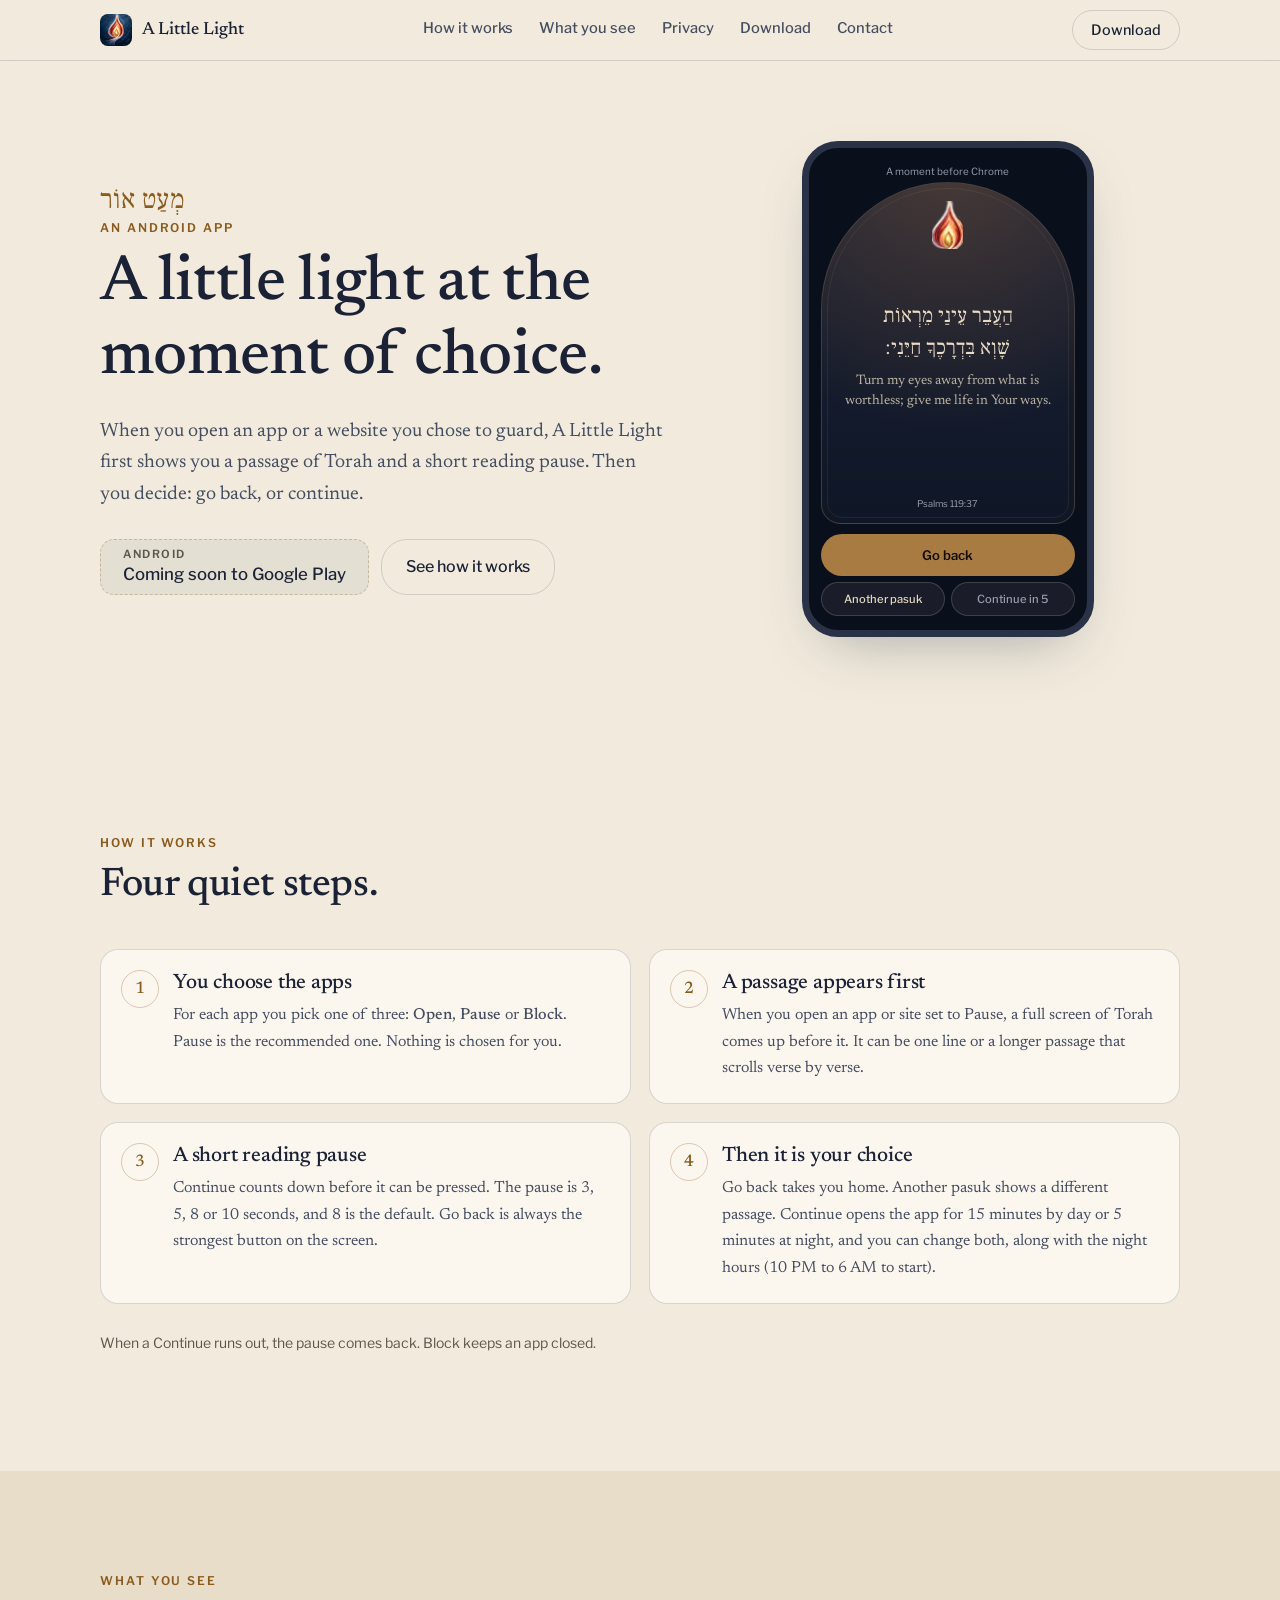
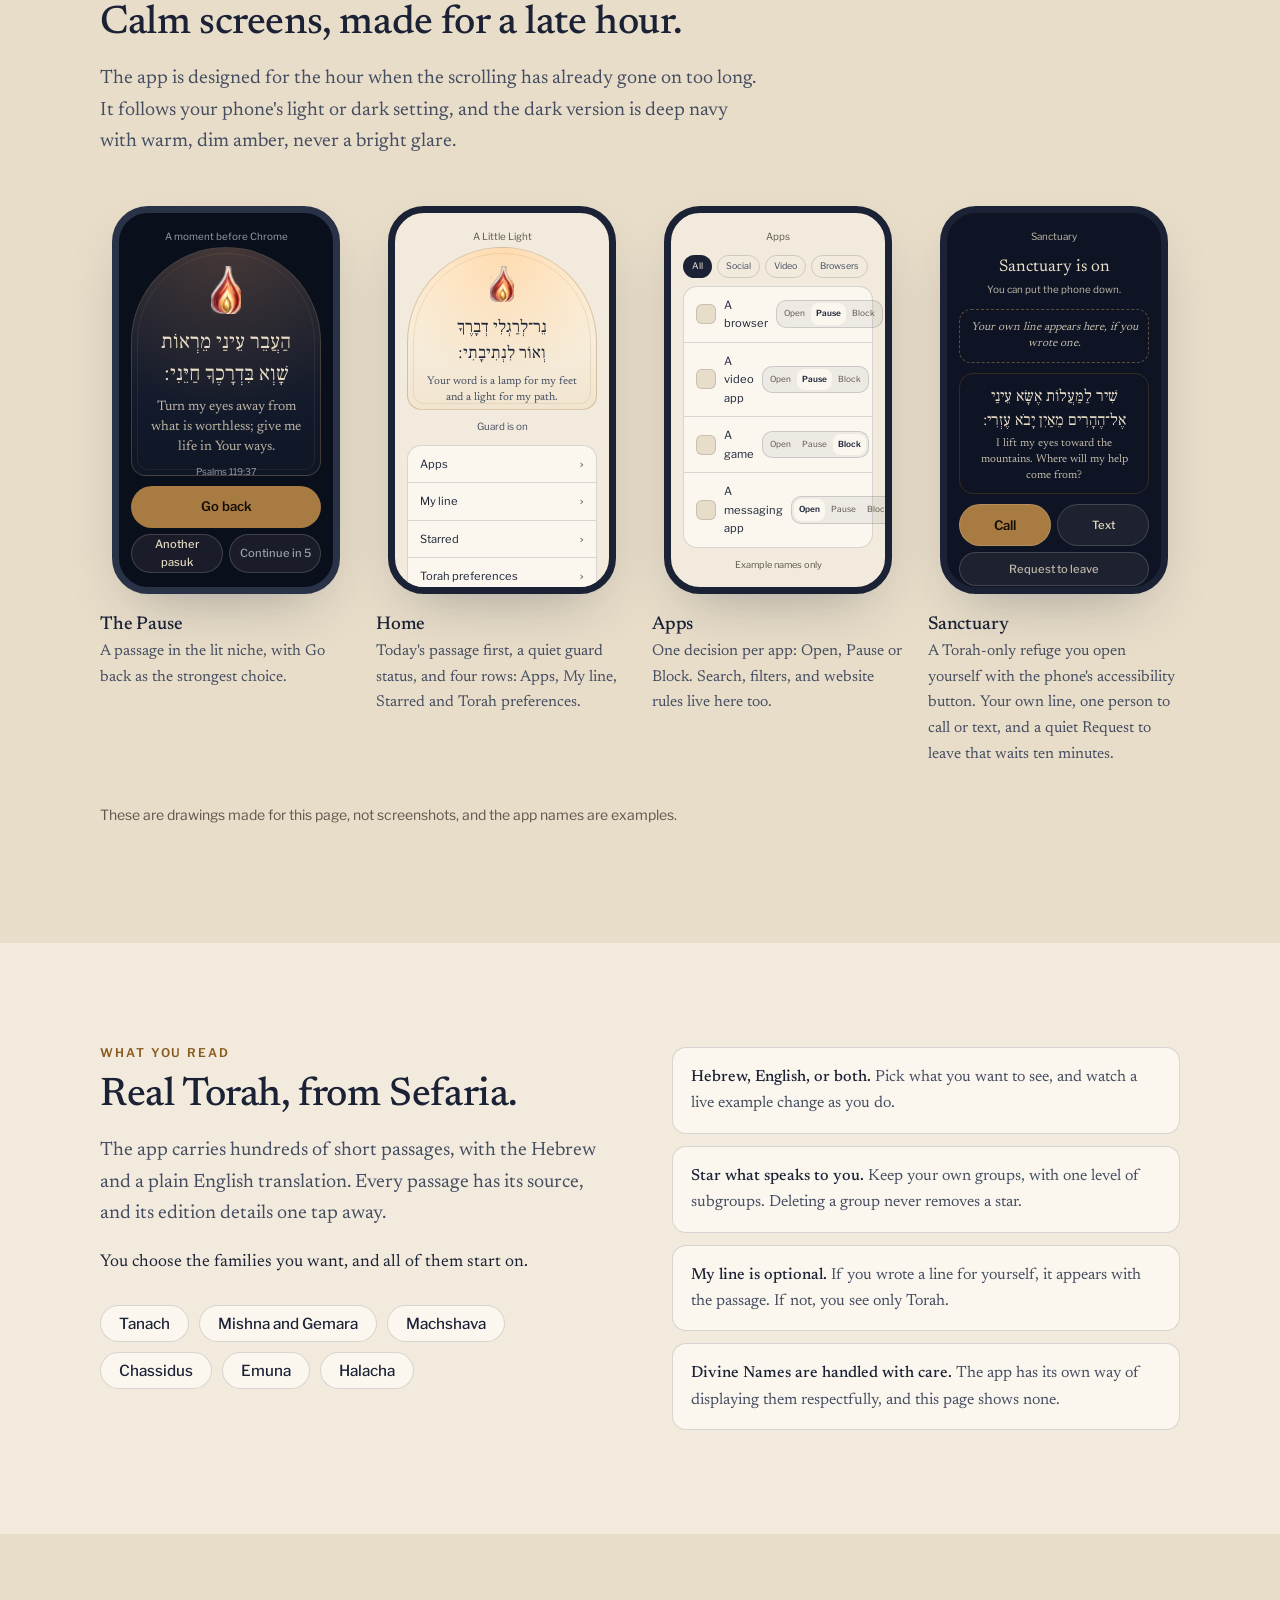
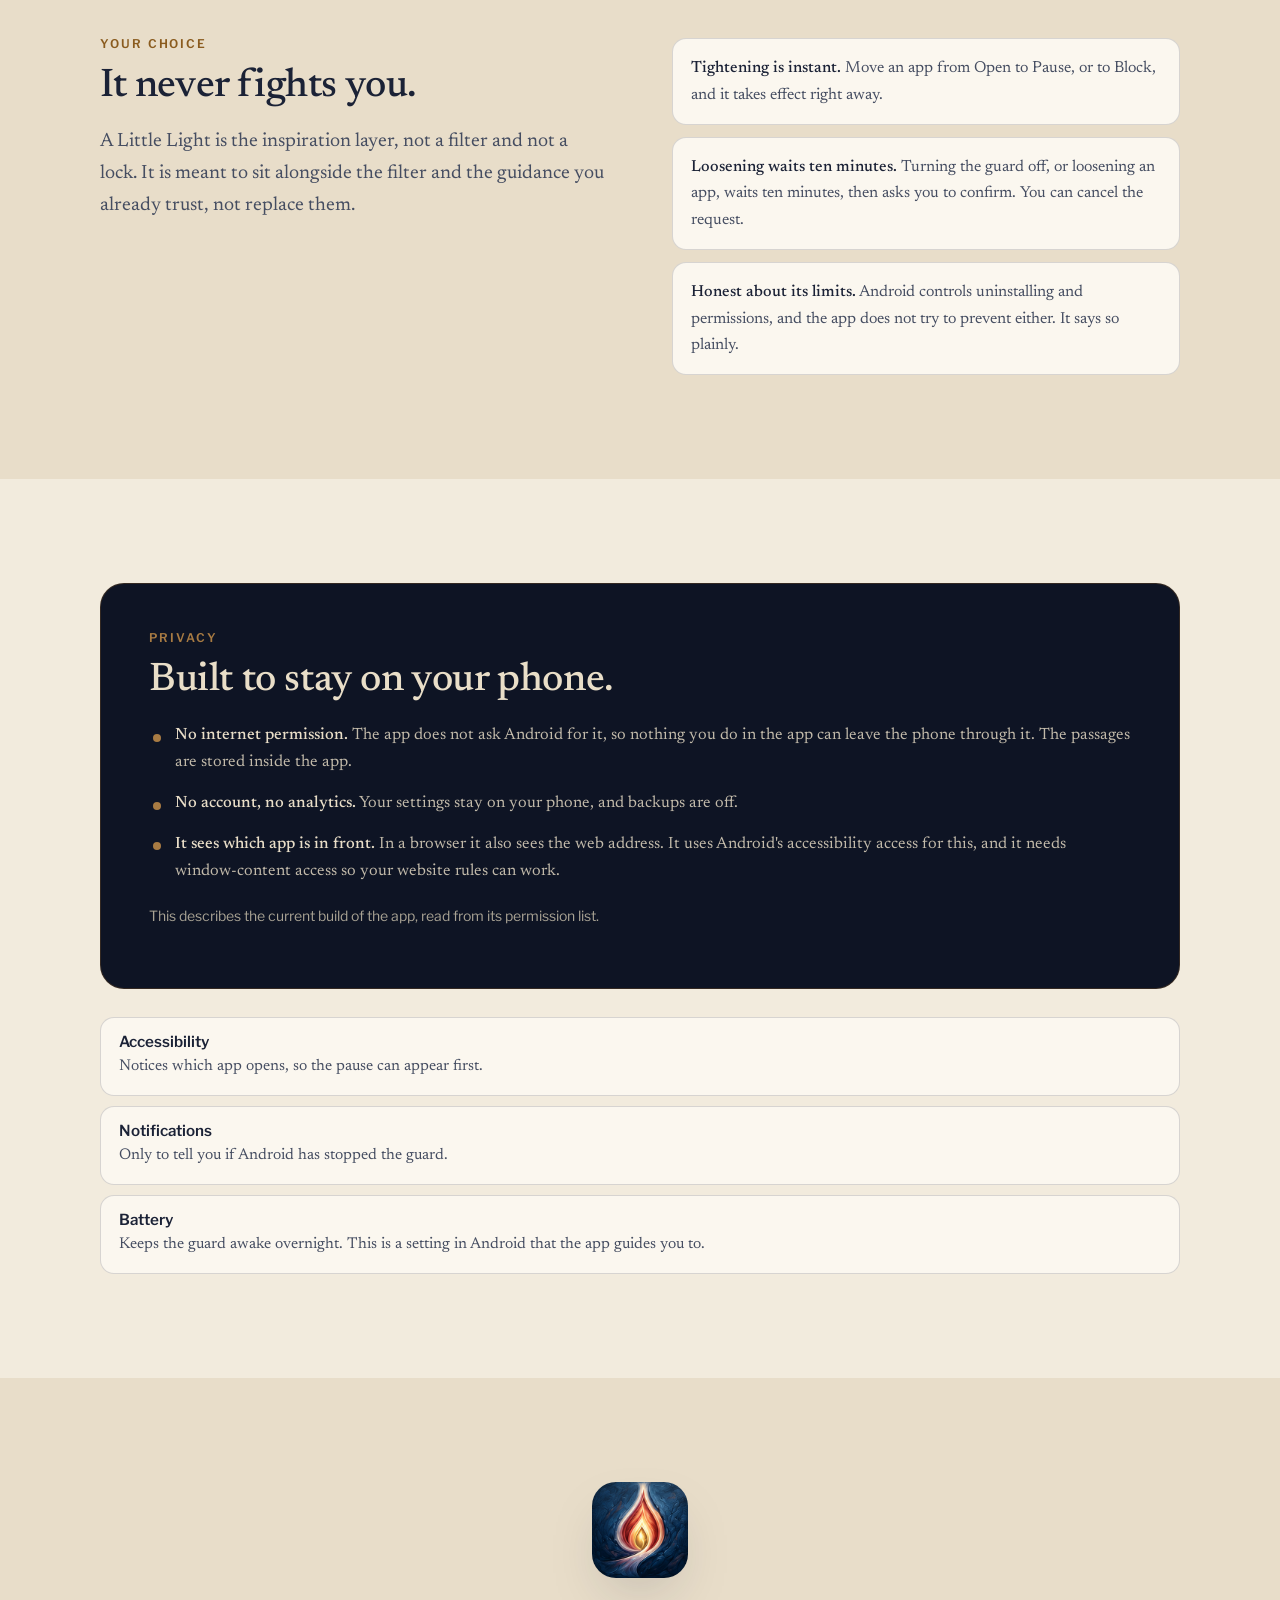
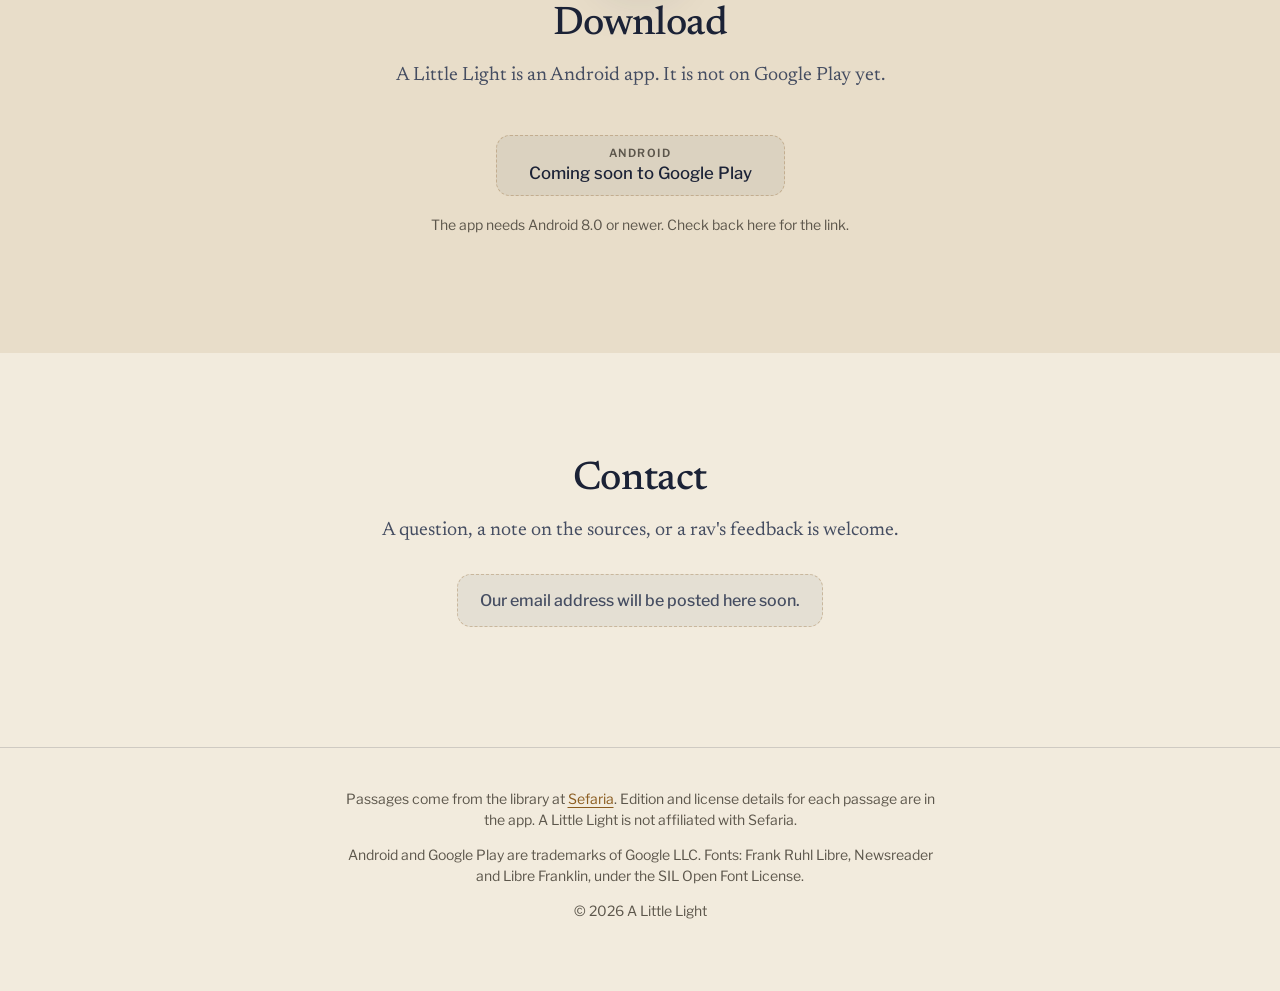
==== index.html @ 4142b1cb "A Little Light: one-page site" ====
<!doctype html>
<html lang="en">
<head>
<meta charset="utf-8">
<meta name="viewport" content="width=device-width,initial-scale=1">
<title>A Little Light: a line of Torah before the apps you choose</title>
<meta name="description" content="A Little Light is an Android app that shows a passage of Torah and a short reading pause just before an app or site you chose to guard opens. Then the choice is yours. No account, no internet permission.">
<meta name="theme-color" content="#F2EBDD" media="(prefers-color-scheme: light)">
<meta name="theme-color" content="#0A0F1C" media="(prefers-color-scheme: dark)">
<meta property="og:type" content="website">
<meta property="og:title" content="A Little Light">
<meta property="og:description" content="A line of Torah, and a short pause, right before an app you chose to guard opens. An Android app. Coming soon to Google Play.">
<meta property="og:image" content="img/og.png">
<meta name="twitter:card" content="summary_large_image">
<link rel="icon" type="image/png" sizes="32x32" href="img/favicon-32.png">
<link rel="apple-touch-icon" href="img/apple-touch-icon.png">
<link rel="preload" href="fonts/newsreader.woff2" as="font" type="font/woff2" crossorigin>
<link rel="stylesheet" href="styles.css">
</head>
<body>
<a class="skip" href="#main">Skip to the content</a>

<header class="top">
  <div class="wrap bar">
    <a class="brand" href="#top"><img src="img/app-icon.png" alt="" width="32" height="32">A Little Light</a>
    <nav aria-label="Page sections">
      <ul>
        <li><a href="#how">How it works</a></li>
        <li><a href="#see">What you see</a></li>
        <li><a href="#privacy">Privacy</a></li>
        <li><a href="#download">Download</a></li>
        <li><a href="#contact">Contact</a></li>
      </ul>
    </nav>
    <a class="pill small-pill" href="#download">Download</a>
  </div>
</header>

<main id="main">

<section class="hero" id="top" aria-labelledby="hero-title">
  <div class="wrap">
    <div>
      <p class="he-name" lang="he" dir="rtl">מְעַט אוֹר</p>
      <p class="eyebrow">An Android app</p>
      <h1 id="hero-title">A little light at the moment of choice.</h1>
      <p class="lede">When you open an app or a website you chose to guard, A Little Light first shows you a passage of Torah and a short reading pause. Then you decide: go back, or continue.</p>
      <div class="cta">
        <div class="soon" role="note" aria-label="Coming soon to Google Play"><b>Android</b><span>Coming soon to Google Play</span></div>
        <a class="pill" href="#how">See how it works</a>
      </div>
    </div>
    <figure style="margin:0" aria-label="Drawing of the pause screen">
      <div class="phone night" role="img" aria-label="Drawing of the pause screen: the line 'A moment before Chrome', a lit arch with a flame and Psalms 119:37 in Hebrew and English, then the buttons Go back, Another pasuk, and Continue in 5.">
        <div class="ph-top" aria-hidden="true">A moment before Chrome</div>
        <div class="niche" aria-hidden="true">
          <img src="img/flame.png" alt="" width="128" height="199">
          <div class="mid"><div class="he" lang="he" dir="rtl">הַעֲבֵר עֵינַי מֵרְאוֹת שָׁוְא בִּדְרָכֶךָ חַיֵּנִי׃</div>
          <p class="en">Turn my eyes away from what is worthless; give me life in Your ways.</p></div>
          <div class="src">Psalms 119:37</div>
        </div>
        <div class="stack" aria-hidden="true">
          <div class="btn main">Go back</div>
          <div class="row2"><div class="btn">Another pasuk</div><div class="btn dim">Continue in 5</div></div>
        </div>
      </div>
    </figure>
  </div>
</section>

<section id="how" aria-labelledby="how-title">
  <div class="wrap">
    <p class="eyebrow">How it works</p>
    <h2 id="how-title">Four quiet steps.</h2>
    <ol class="steps">
      <li>
        <h3>You choose the apps</h3>
        <p>For each app you pick one of three: <strong>Open</strong>, <strong>Pause</strong> or <strong>Block</strong>. Pause is the recommended one. Nothing is chosen for you.</p>
      </li>
      <li>
        <h3>A passage appears first</h3>
        <p>When you open an app or site set to Pause, a full screen of Torah comes up before it. It can be one line or a longer passage that scrolls verse by verse.</p>
      </li>
      <li>
        <h3>A short reading pause</h3>
        <p>Continue counts down before it can be pressed. The pause is 3, 5, 8 or 10 seconds, and 8 is the default. Go back is always the strongest button on the screen.</p>
      </li>
      <li>
        <h3>Then it is your choice</h3>
        <p>Go back takes you home. Another pasuk shows a different passage. Continue opens the app for 15 minutes by day or 5 minutes at night, and you can change both, along with the night hours (10 PM to 6 AM to start).</p>
      </li>
    </ol>
    <p class="small" style="margin-top:28px">When a Continue runs out, the pause comes back. Block keeps an app closed.</p>
  </div>
</section>

<section class="alt" id="see" aria-labelledby="see-title">
  <div class="wrap">
    <p class="eyebrow">What you see</p>
    <h2 id="see-title">Calm screens, made for a late hour.</h2>
    <p class="lede" style="max-width:60ch;margin-top:16px">The app is designed for the hour when the scrolling has already gone on too long. It follows your phone's light or dark setting, and the dark version is deep navy with warm, dim amber, never a bright glare.</p>

    <div class="gallery" tabindex="0" role="group" aria-label="Four screens of the app. Scroll sideways to see them all.">

      <figure>
        <div class="phone night" role="img" aria-label="Drawing of the Pause screen at night.">
          <div class="ph-top" aria-hidden="true">A moment before Chrome</div>
          <div class="niche" aria-hidden="true">
            <img src="img/flame.png" alt="" width="128" height="199" loading="lazy">
            <div class="mid"><div class="he" lang="he" dir="rtl">הַעֲבֵר עֵינַי מֵרְאוֹת שָׁוְא בִּדְרָכֶךָ חַיֵּנִי׃</div>
            <p class="en">Turn my eyes away from what is worthless; give me life in Your ways.</p></div>
            <div class="src">Psalms 119:37</div>
          </div>
          <div class="stack" aria-hidden="true"><div class="btn main">Go back</div><div class="row2"><div class="btn">Another pasuk</div><div class="btn dim">Continue in 5</div></div></div>
        </div>
        <figcaption><h3>The Pause</h3><p>A passage in the lit niche, with Go back as the strongest choice.</p></figcaption>
      </figure>

      <figure>
        <div class="phone" role="img" aria-label="Drawing of the Home screen in light mode: today's passage, a quiet guard line, and four rows.">
          <div class="ph-top" aria-hidden="true">A Little Light</div>
          <div class="niche" style="flex:none;height:47%" aria-hidden="true">
            <img src="img/flame.png" alt="" width="128" height="199" loading="lazy" style="height:36px">
            <div class="he" lang="he" dir="rtl" style="font-size:1.05rem">נֵר־לְרַגְלִי דְבָרֶךָ וְאוֹר לִנְתִיבָתִי׃</div>
            <p class="en" style="font-size:.7rem">Your word is a lamp for my feet and a light for my path.</p>
            <div class="src">Psalms 119:105</div>
          </div>
          <div class="guard" aria-hidden="true">Guard is on</div>
          <div class="rows" aria-hidden="true"><div><span>Apps</span><span>›</span></div><div><span>My line</span><span>›</span></div><div><span>Starred</span><span>›</span></div><div><span>Torah preferences</span><span>›</span></div></div>
        </div>
        <figcaption><h3>Home</h3><p>Today's passage first, a quiet guard status, and four rows: Apps, My line, Starred and Torah preferences.</p></figcaption>
      </figure>

      <figure>
        <div class="phone" role="img" aria-label="Drawing of the Apps screen: a searchable list where each app is set to Open, Pause or Block.">
          <div class="ph-top" aria-hidden="true">Apps</div>
          <div aria-hidden="true">
            <div class="chips"><i class="on">All</i><i>Social</i><i>Video</i><i>Browsers</i></div>
            <div class="rows">
              <div class="approw"><span class="dot"></span><span class="nm">A browser</span><span class="seg"><i>Open</i><i class="on">Pause</i><i>Block</i></span></div>
              <div class="approw"><span class="dot"></span><span class="nm">A video app</span><span class="seg"><i>Open</i><i class="on">Pause</i><i>Block</i></span></div>
              <div class="approw"><span class="dot"></span><span class="nm">A game</span><span class="seg"><i>Open</i><i>Pause</i><i class="on">Block</i></span></div>
              <div class="approw"><span class="dot"></span><span class="nm">A messaging app</span><span class="seg"><i class="on">Open</i><i>Pause</i><i>Block</i></span></div>
            </div>
            <p class="small" style="font-size:.58rem;text-align:center;margin-top:10px">Example names only</p>
          </div>
        </div>
        <figcaption><h3>Apps</h3><p>One decision per app: Open, Pause or Block. Search, filters, and website rules live here too.</p></figcaption>
      </figure>

      <figure>
        <div class="phone sanct" role="img" aria-label="Drawing of Sanctuary: a quiet night screen with your own line, one passage, a way to call or text one person, and a quiet Request to leave.">
          <div class="ph-top" aria-hidden="true" style="color:#C2BAAA">Sanctuary</div>
          <div aria-hidden="true">
            <div class="title">Sanctuary is on</div>
            <div class="quiet">You can put the phone down.</div>
            <div class="yourline">Your own line appears here, if you wrote one.</div>
            <div class="pass"><div class="he" lang="he" dir="rtl">שִׁיר לַמַּעֲלוֹת אֶשָּׂא עֵינַי אֶל־הֶהָרִים מֵאַיִן יָבֹא עֶזְרִי׃</div><div class="en">I lift my eyes toward the mountains. Where will my help come from?</div></div>
            <div class="stack"><div class="row2"><div class="btn main">Call</div><div class="btn">Text</div></div><div class="btn dim" style="color:#C2BAAA">Request to leave</div></div>
          </div>
        </div>
        <figcaption><h3>Sanctuary</h3><p>A Torah-only refuge you open yourself with the phone's accessibility button. Your own line, one person to call or text, and a quiet Request to leave that waits ten minutes.</p></figcaption>
      </figure>

    </div>
    <p class="small note">These are drawings made for this page, not screenshots, and the app names are examples.</p>
  </div>
</section>

<section id="torah" aria-labelledby="torah-title">
  <div class="wrap two">
    <div>
      <p class="eyebrow">What you read</p>
      <h2 id="torah-title">Real Torah, from Sefaria.</h2>
      <p class="lede" style="margin-top:16px">The app carries hundreds of short passages, with the Hebrew and a plain English translation. Every passage has its source, and its edition details one tap away.</p>
      <p>You choose the families you want, and all of them start on.</p>
      <ul class="fam" aria-label="Torah families">
        <li>Tanach</li><li>Mishna and Gemara</li><li>Machshava</li><li>Chassidus</li><li>Emuna</li><li>Halacha</li>
      </ul>
    </div>
    <ul class="facts">
      <li><strong>Hebrew, English, or both.</strong> Pick what you want to see, and watch a live example change as you do.</li>
      <li><strong>Star what speaks to you.</strong> Keep your own groups, with one level of subgroups. Deleting a group never removes a star.</li>
      <li><strong>My line is optional.</strong> If you wrote a line for yourself, it appears with the passage. If not, you see only Torah.</li>
      <li><strong>Divine Names are handled with care.</strong> The app has its own way of displaying them respectfully, and this page shows none.</li>
    </ul>
  </div>
</section>

<section class="alt" id="control" aria-labelledby="control-title">
  <div class="wrap two">
    <div>
      <p class="eyebrow">Your choice</p>
      <h2 id="control-title">It never fights you.</h2>
      <p class="lede" style="margin-top:16px">A Little Light is the inspiration layer, not a filter and not a lock. It is meant to sit alongside the filter and the guidance you already trust, not replace them.</p>
    </div>
    <ul class="facts">
      <li><strong>Tightening is instant.</strong> Move an app from Open to Pause, or to Block, and it takes effect right away.</li>
      <li><strong>Loosening waits ten minutes.</strong> Turning the guard off, or loosening an app, waits ten minutes, then asks you to confirm. You can cancel the request.</li>
      <li><strong>Honest about its limits.</strong> Android controls uninstalling and permissions, and the app does not try to prevent either. It says so plainly.</li>
    </ul>
  </div>
</section>

<section id="privacy" aria-labelledby="privacy-title">
  <div class="wrap">
    <div class="plate">
      <p class="eyebrow" style="color:var(--amber)">Privacy</p>
      <h2 id="privacy-title">Built to stay on your phone.</h2>
      <ul>
        <li><strong>No internet permission.</strong> The app does not ask Android for it, so nothing you do in the app can leave the phone through it. The passages are stored inside the app.</li>
        <li><strong>No account, no analytics.</strong> Your settings stay on your phone, and backups are off.</li>
        <li><strong>It sees which app is in front.</strong> In a browser it also sees the web address. It uses Android's accessibility access for this, and it needs window-content access so your website rules can work.</li>
      </ul>
      <p class="small" style="margin-top:20px">This describes the current build of the app, read from its permission list.</p>
    </div>
    <div class="perm" aria-label="Permissions the app asks for">
      <div><b>Accessibility</b><span>Notices which app opens, so the pause can appear first.</span></div>
      <div><b>Notifications</b><span>Only to tell you if Android has stopped the guard.</span></div>
      <div><b>Battery</b><span>Keeps the guard awake overnight. This is a setting in Android that the app guides you to.</span></div>
    </div>
  </div>
</section>

<section class="alt dl" id="download" aria-labelledby="dl-title">
  <div class="narrow">
    <img class="appicon" src="img/app-icon.png" alt="The A Little Light app icon: a flame on deep blue" width="96" height="96" loading="lazy">
    <h2 id="dl-title">Download</h2>
    <p class="lede">A Little Light is an Android app. It is not on Google Play yet.</p>
    <div class="soon" role="note" aria-label="Coming soon to Google Play"><b>Android</b><span>Coming soon to Google Play</span></div>
    <p class="small" style="margin-top:18px">The app needs Android 8.0 or newer. Check back here for the link.</p>
  </div>
</section>

<section class="contact" id="contact" aria-labelledby="contact-title">
  <div class="narrow">
    <h2 id="contact-title">Contact</h2>
    <p class="lede" style="margin-top:12px">A question, a note on the sources, or a rav's feedback is welcome.</p>
    <p class="mail" id="contact-line">Our email address will be posted here soon.</p>
  </div>
</section>

</main>

<footer>
  <div class="wrap">
    <p class="small">Passages come from the library at <a href="https://www.sefaria.org">Sefaria</a>. Edition and license details for each passage are in the app. A Little Light is not affiliated with Sefaria.</p>
    <p class="small">Android and Google Play are trademarks of Google LLC. Fonts: Frank Ruhl Libre, Newsreader and Libre Franklin, under the SIL Open Font License.</p>
    <p class="small">© 2026 A Little Light</p>
  </div>
</footer>
</body>
</html>
---- styles.css ----
/* A Little Light: one-page site. Tokens follow the app's design v2 (warm paper and ink in light, warm ink on deep navy in dark). */
@font-face{font-family:"Frank Ruhl Libre";src:url(fonts/frankruhl.woff2) format("woff2");font-weight:400 500;font-display:swap}
@font-face{font-family:"Newsreader";src:url(fonts/newsreader.woff2) format("woff2");font-weight:400 500;font-display:swap}
@font-face{font-family:"Libre Franklin";src:url(fonts/librefranklin.woff2) format("woff2");font-weight:100 900;font-display:swap}

:root{
  color-scheme:light dark;
  --bg:#F2EBDD;--paper2:#E8DDC9;--surface:#FBF7EF;--ink:#1B2236;--ink2:#454D61;--muted:#5C564B;
  --primary:#1B2236;--on-primary:#F7EEDD;--line:rgba(27,34,54,.16);--sel:rgba(27,34,54,.06);
  --gold:#8A5B1E;--niche-top:#FFF7E8;--niche-bot:#F1E5D0;--rim:rgba(138,91,30,.3);--rim2:rgba(138,91,30,.12);--glow:rgba(255,178,92,.42);
  --plate:#0E1424;--plate-ink:#E9DEC8;--plate-mute:#C2BAAA;--amber:#A87B43;
  --phone:#1B2236;--shadow:0 24px 60px -24px rgba(27,34,54,.35);
  --serif:"Newsreader",Georgia,"Times New Roman",serif;--sans:"Libre Franklin",system-ui,-apple-system,"Segoe UI",Roboto,sans-serif;--he:"Frank Ruhl Libre","Times New Roman",serif;
}
@media (prefers-color-scheme:dark){:root{
  --bg:#0A0F1C;--paper2:#0F1626;--surface:#121A2C;--ink:#E8DCC4;--ink2:#BDB4A3;--muted:#9A9FAE;
  --primary:#A87B43;--on-primary:#140D04;--line:rgba(236,225,204,.16);--sel:rgba(236,225,204,.06);
  --gold:#D2A464;--niche-top:#1A2235;--niche-bot:#0F1626;--rim:rgba(210,164,100,.26);--rim2:rgba(210,164,100,.1);--glow:rgba(232,140,60,.2);
  --phone:#2A3248;--shadow:0 24px 60px -24px rgba(0,0,0,.7);
}}

*{box-sizing:border-box}
html{scroll-behavior:smooth;-webkit-text-size-adjust:100%}
@media (prefers-reduced-motion:reduce){html{scroll-behavior:auto}*{animation:none!important;transition:none!important}}
body{margin:0;background:var(--bg);color:var(--ink);font:400 1.0625rem/1.65 var(--serif);text-rendering:optimizeLegibility}
img{max-width:100%;display:block}
a{color:var(--gold);text-underline-offset:.2em}
a:hover{text-decoration-thickness:2px}
:focus-visible{outline:3px solid var(--gold);outline-offset:3px;border-radius:6px}
.skip{position:absolute;left:12px;top:-60px;background:var(--primary);color:var(--on-primary);padding:10px 16px;border-radius:10px;z-index:20;font:500 .95rem var(--sans)}
.skip:focus{top:10px}
.wrap{width:min(100% - 40px,1080px);margin-inline:auto}
.narrow{width:min(100% - 40px,680px);margin-inline:auto}
h1,h2,h3{font-family:var(--serif);font-weight:500;line-height:1.15;margin:0;letter-spacing:-.01em;text-wrap:balance}
h2{font-size:clamp(1.7rem,5.4vw,2.5rem)}
h3{font-size:1.3rem}
p{margin:0 0 1em;text-wrap:pretty}
.eyebrow{font:600 .75rem/1 var(--sans);letter-spacing:.16em;text-transform:uppercase;color:var(--gold);margin:0 0 14px}
.lede{font-size:1.2rem;color:var(--ink2)}
.small{font:400 .875rem/1.5 var(--sans);color:var(--muted)}
section{padding:72px 0}
@media (min-width:800px){section{padding:104px 0}}
.alt{background:var(--paper2)}

/* header */
header.top{position:sticky;top:0;z-index:10;background:color-mix(in srgb,var(--bg) 92%,transparent);backdrop-filter:blur(10px);border-bottom:1px solid var(--line)}
.bar{display:flex;align-items:center;justify-content:space-between;height:60px}
.brand{display:flex;align-items:center;gap:10px;text-decoration:none;color:var(--ink);font:500 1.1rem var(--serif)}
.brand img{width:32px;height:32px;border-radius:8px}
nav ul{display:none;list-style:none;margin:0;padding:0;gap:26px}
nav a{color:var(--ink2);text-decoration:none;font:500 .92rem var(--sans)}
nav a:hover{color:var(--ink)}
.pill{display:inline-flex;align-items:center;justify-content:center;min-height:48px;padding:0 24px;border-radius:26px;font:500 1rem var(--sans);text-decoration:none;border:1px solid var(--line);color:var(--ink);background:transparent}
.pill.solid{background:var(--primary);color:var(--on-primary);border-color:transparent}
.pill.small-pill{min-height:40px;padding:0 18px;font-size:.9rem}
@media (min-width:800px){nav ul{display:flex}}

/* hero */
.hero{padding:48px 0 64px;overflow:hidden}
.hero .wrap{display:grid;gap:48px;align-items:center}
.he-name{font:400 1.7rem/1.2 var(--he);color:var(--gold);margin:0 0 6px;letter-spacing:.01em;text-align:left}
.hero h1{font-size:clamp(2.3rem,9vw,4rem);margin-bottom:20px}
.cta{display:flex;flex-wrap:wrap;gap:12px;margin-top:28px}
.soon{display:inline-flex;flex-direction:column;align-items:flex-start;justify-content:center;min-height:56px;padding:8px 22px;border-radius:14px;border:1px dashed var(--rim);background:var(--sel);color:var(--ink);cursor:default}
.soon b{font:600 .7rem/1 var(--sans);letter-spacing:.14em;text-transform:uppercase;color:var(--muted);margin-bottom:4px}
.soon span{font:500 1.05rem var(--sans)}
@media (min-width:860px){.hero .wrap{grid-template-columns:1.1fr .9fr}.hero{padding:80px 0 96px}}

/* phone mockups (drawings made for this page, not screenshots) */
.phone{--w:min(264px,72vw);width:var(--w);height:calc(var(--w)*1.7);border-radius:36px;background:var(--bg);border:7px solid var(--phone);box-shadow:var(--shadow);padding:12px 12px 14px;display:flex;flex-direction:column;position:relative;overflow:hidden;margin-inline:auto;color:var(--ink);font-family:var(--sans)}
.phone.night{--bg:#0A0F1C;--ink:#E8DCC4;--ink2:#BDB4A3;--muted:#9A9FAE;--surface:#121A2C;--primary:#A87B43;--on-primary:#140D04;--line:rgba(236,225,204,.18);--sel:rgba(236,225,204,.07);--gold:#D2A464;--niche-top:#1A2235;--niche-bot:#0F1626;--rim:rgba(210,164,100,.26);--rim2:rgba(210,164,100,.1);--glow:rgba(232,140,60,.22);--phone:#2A3248}
.ph-top{font-size:.62rem;text-align:center;color:var(--muted);height:22px;line-height:22px}
.niche{position:relative;flex:1;border-radius:130px 130px 20px 20px;background:linear-gradient(var(--niche-top),var(--niche-bot));border:1px solid var(--rim);display:flex;flex-direction:column;align-items:center;padding:18px 14px 12px;overflow:hidden}
.niche::before{content:"";position:absolute;inset:0;background:radial-gradient(circle at 50% -4%,var(--glow),transparent 70%);pointer-events:none}
.niche::after{content:"";position:absolute;inset:5px;border:1px solid var(--rim2);border-radius:124px 124px 15px 15px;pointer-events:none}
.niche img{height:48px;width:auto;position:relative;z-index:1;margin-bottom:12px}
.niche .mid{margin:auto 0;display:flex;flex-direction:column;align-items:center;width:100%}
.niche .he{font:400 1.3rem/1.55 var(--he);direction:rtl;text-align:center;position:relative;z-index:1;color:var(--ink)}
.niche .en{font:400 .86rem/1.45 var(--serif);text-align:center;color:var(--ink2);margin:8px 0 0;position:relative;z-index:1}
.niche .src{font-size:.58rem;color:var(--muted);margin-top:auto;padding-top:6px;position:relative;z-index:1}
.btn{border-radius:22px;min-height:34px;display:flex;align-items:center;justify-content:center;font-size:.7rem;font-weight:500;text-align:center;border:1px solid var(--line);background:var(--sel);color:var(--ink);padding:0 8px}
.btn.main{background:var(--primary);color:var(--on-primary);border-color:transparent;min-height:42px;font-size:.82rem;font-weight:600}
.btn.dim{color:var(--muted)}
.row2{display:flex;gap:6px}.row2 .btn{flex:1}
.stack{display:flex;flex-direction:column;gap:6px;margin-top:10px}
.hero .phone{--w:min(292px,76vw)}
.rows{background:var(--surface);border:1px solid var(--line);border-radius:14px;margin-top:8px}
.rows div{padding:9px 12px;font-size:.7rem;display:flex;justify-content:space-between;border-top:1px solid var(--line)}
.rows div:first-child{border-top:0}
.rows span:last-child{color:var(--muted)}
.guard{font-size:.62rem;color:var(--ink2);text-align:center;margin:8px 0 2px}
.approw{display:flex;align-items:center;gap:8px;padding:8px 10px;font-size:.68rem}
.approw .dot{width:20px;height:20px;border-radius:6px;background:var(--paper2);flex:none;border:1px solid var(--line)}
.approw .nm{flex:1}
.seg{display:flex;background:var(--sel);border:1px solid var(--line);border-radius:10px;padding:2px;gap:1px}
.seg i{font-style:normal;font-size:.52rem;padding:4px 5px;border-radius:8px;color:var(--muted)}
.seg i.on{background:var(--surface);color:var(--ink);font-weight:600}
.chips{display:flex;gap:5px;margin:8px 0 2px;flex-wrap:wrap}
.chips i{font-style:normal;font-size:.56rem;border:1px solid var(--line);border-radius:12px;padding:3px 8px;color:var(--ink2)}
.chips i.on{background:var(--primary);color:var(--on-primary);border-color:transparent}
.sanct{background:#0E1424;color:#E9DEC8}
.sanct .title{font:400 1.05rem/1.3 var(--serif);text-align:center;margin:10px 0 2px}
.sanct .quiet{font-size:.62rem;color:#C2BAAA;text-align:center}
.sanct .yourline{border:1px dashed rgba(210,164,100,.4);border-radius:12px;padding:10px;font:italic 400 .72rem/1.4 var(--serif);color:#C2BAAA;text-align:center;margin-top:12px}
.sanct .pass{margin-top:10px;border:1px solid var(--rim);border-radius:14px;padding:10px;text-align:center}
.sanct .pass .he{font:400 1rem/1.5 var(--he);direction:rtl}
.sanct .pass .en{font:400 .7rem/1.4 var(--serif);color:#C2BAAA;margin-top:4px}
.sanct .btn{background:rgba(236,225,204,.07);color:#E9DEC8;border-color:rgba(236,225,204,.18)}
.sanct .btn.main{background:#A87B43;color:#140D04}

/* steps */
.steps{list-style:none;margin:40px 0 0;padding:0;display:grid;gap:14px;counter-reset:s}
.steps li{counter-increment:s;background:var(--surface);border:1px solid var(--line);border-radius:18px;padding:22px 22px 22px 72px;position:relative}
.steps li::before{content:counter(s);position:absolute;left:20px;top:20px;width:36px;height:36px;border-radius:50%;border:1px solid var(--rim);display:grid;place-items:center;font:500 1.05rem var(--serif);color:var(--gold)}
.steps h3{margin-bottom:6px}
.steps p{margin:0;color:var(--ink2);font-size:1rem}
@media (min-width:800px){.steps{grid-template-columns:repeat(2,1fr);gap:18px}}

/* gallery */
.gallery{display:flex;gap:28px;overflow-x:auto;scroll-snap-type:x mandatory;padding:8px 20px 28px;margin:40px -20px 0;-webkit-overflow-scrolling:touch}
.gallery figure{margin:0;flex:0 0 min(300px,78vw);scroll-snap-align:center}
.gallery figcaption{margin-top:20px;text-align:left}
.gallery figcaption h3{font-size:1.15rem;margin-bottom:4px}
.gallery figcaption p{font-size:.98rem;color:var(--ink2);margin:0}
@media (min-width:1000px){.gallery{display:grid;grid-template-columns:repeat(4,1fr);gap:24px;overflow:visible;padding-inline:0;margin-inline:0}.gallery .phone{--w:228px}.gallery figure{flex:none}}
.note{margin-top:8px}

/* torah */
.fam{list-style:none;padding:0;margin:28px 0 0;display:flex;flex-wrap:wrap;gap:10px}
.fam li{border:1px solid var(--line);background:var(--surface);border-radius:999px;padding:8px 18px;font:500 .95rem var(--sans)}
.two{display:grid;gap:40px}
@media (min-width:860px){.two{grid-template-columns:1fr 1fr;gap:64px;align-items:start}}
.facts{list-style:none;margin:0;padding:0;display:grid;gap:12px}
.facts li{padding:16px 18px;border:1px solid var(--line);border-radius:14px;background:var(--surface);font-size:1rem;color:var(--ink2)}
.facts strong{color:var(--ink);font-weight:500}

/* privacy */
.plate{background:var(--plate);color:var(--plate-ink);border:1px solid var(--rim);border-radius:24px;padding:28px 24px}
.plate h2{color:var(--plate-ink)}
.plate p,.plate li{color:var(--plate-mute)}
.plate ul{margin:18px 0 0;padding:0;list-style:none;display:grid;gap:14px}
.plate li{padding-left:26px;position:relative;font-size:1.02rem}
.plate li::before{content:"";position:absolute;left:4px;top:.7em;width:8px;height:8px;border-radius:50%;background:var(--amber)}
.plate strong{color:var(--plate-ink);font-weight:500}
.plate .small{color:#A9A394}
.perm{margin-top:28px;display:grid;gap:10px}
.perm div{background:var(--surface);border:1px solid var(--line);border-radius:14px;padding:14px 18px}
.perm b{display:block;font:600 .95rem var(--sans);color:var(--ink);margin-bottom:2px}
.perm span{font-size:.98rem;color:var(--ink2)}
@media (min-width:860px){.plate{padding:48px}}

/* download */
.dl{text-align:center}
.dl .appicon{width:96px;height:96px;border-radius:24px;margin:0 auto 24px;box-shadow:var(--shadow)}
.dl .soon{align-items:center;margin-top:24px;padding:12px 32px}
.dl h2{margin-bottom:12px}

/* contact + footer */
.contact{text-align:center}
.mail{display:inline-block;margin-top:8px;padding:16px 22px;border:1px dashed var(--rim);border-radius:14px;background:var(--sel);font:500 1rem var(--sans);color:var(--ink2)}
footer{border-top:1px solid var(--line);padding:40px 0 56px;text-align:center}
footer p{max-width:60ch;margin-inline:auto}

strong{font-weight:500}
.niche .he,.sanct .pass .he{text-wrap:balance}
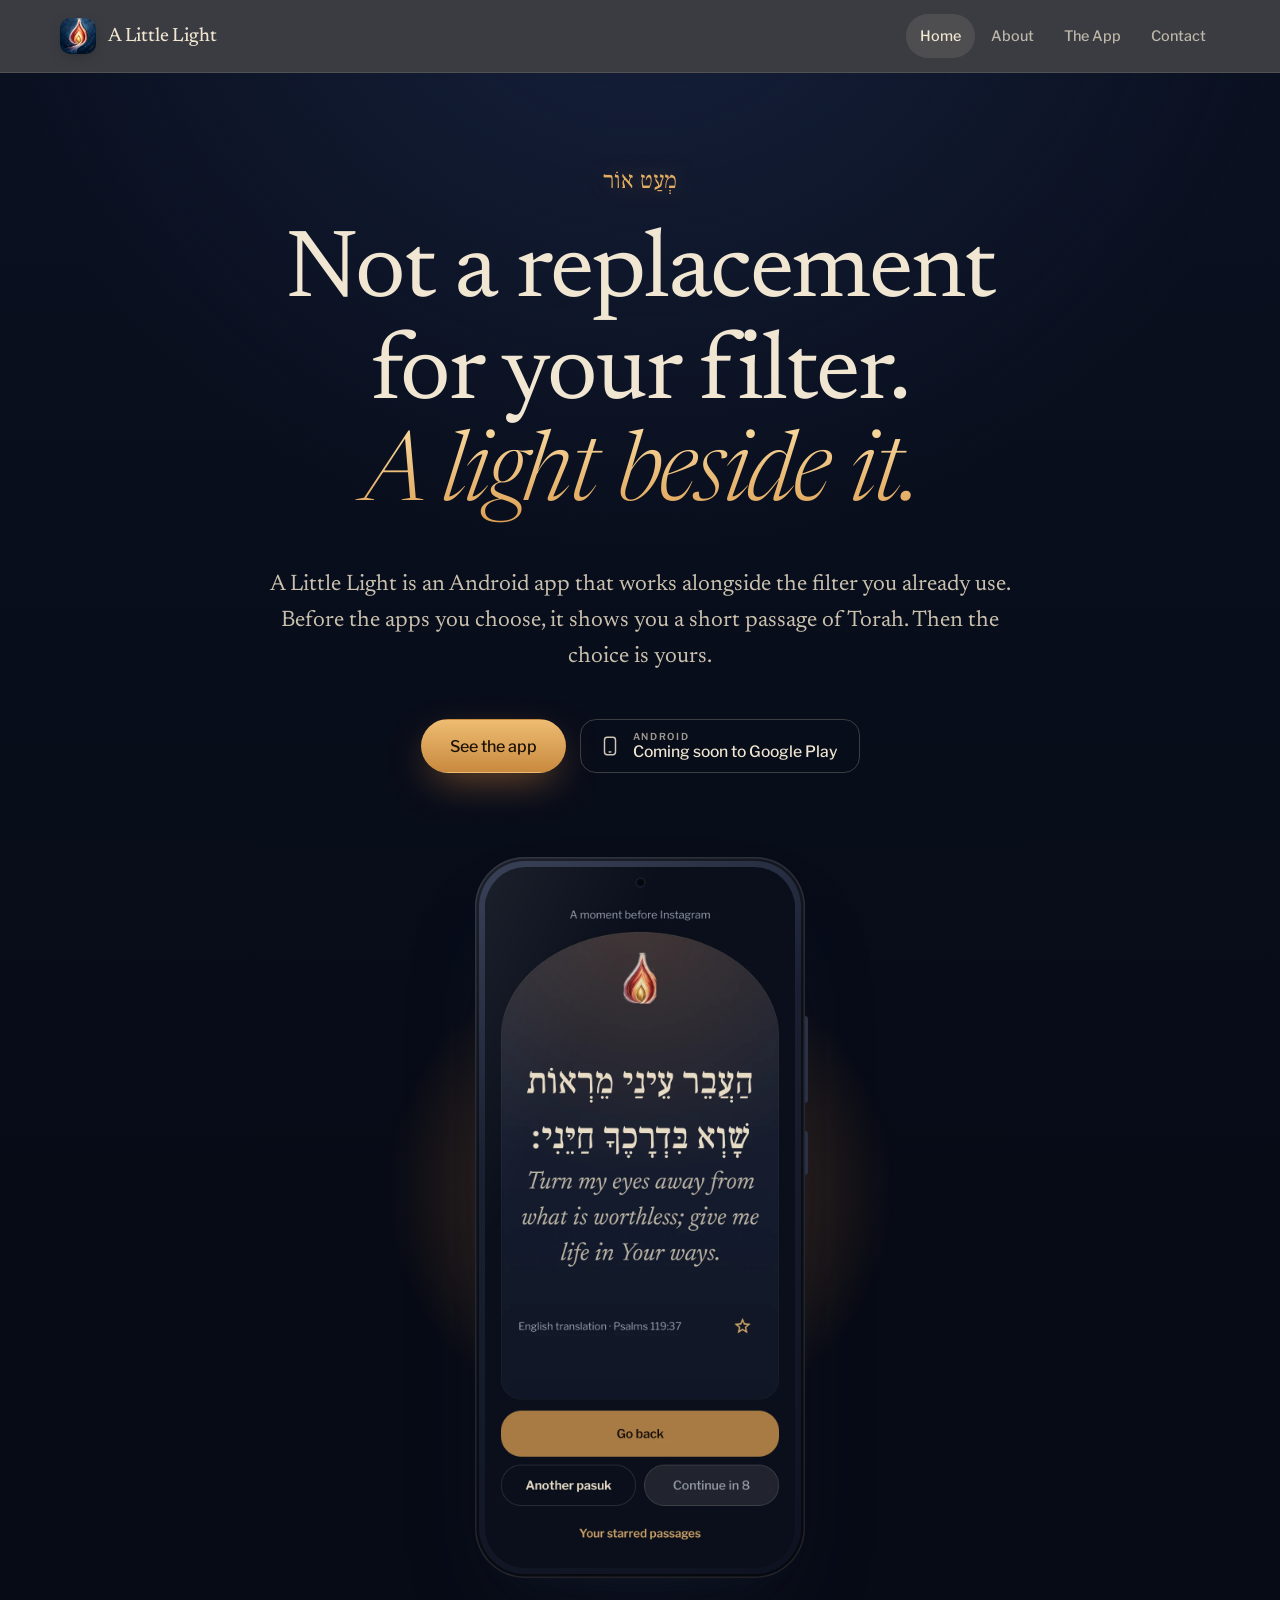
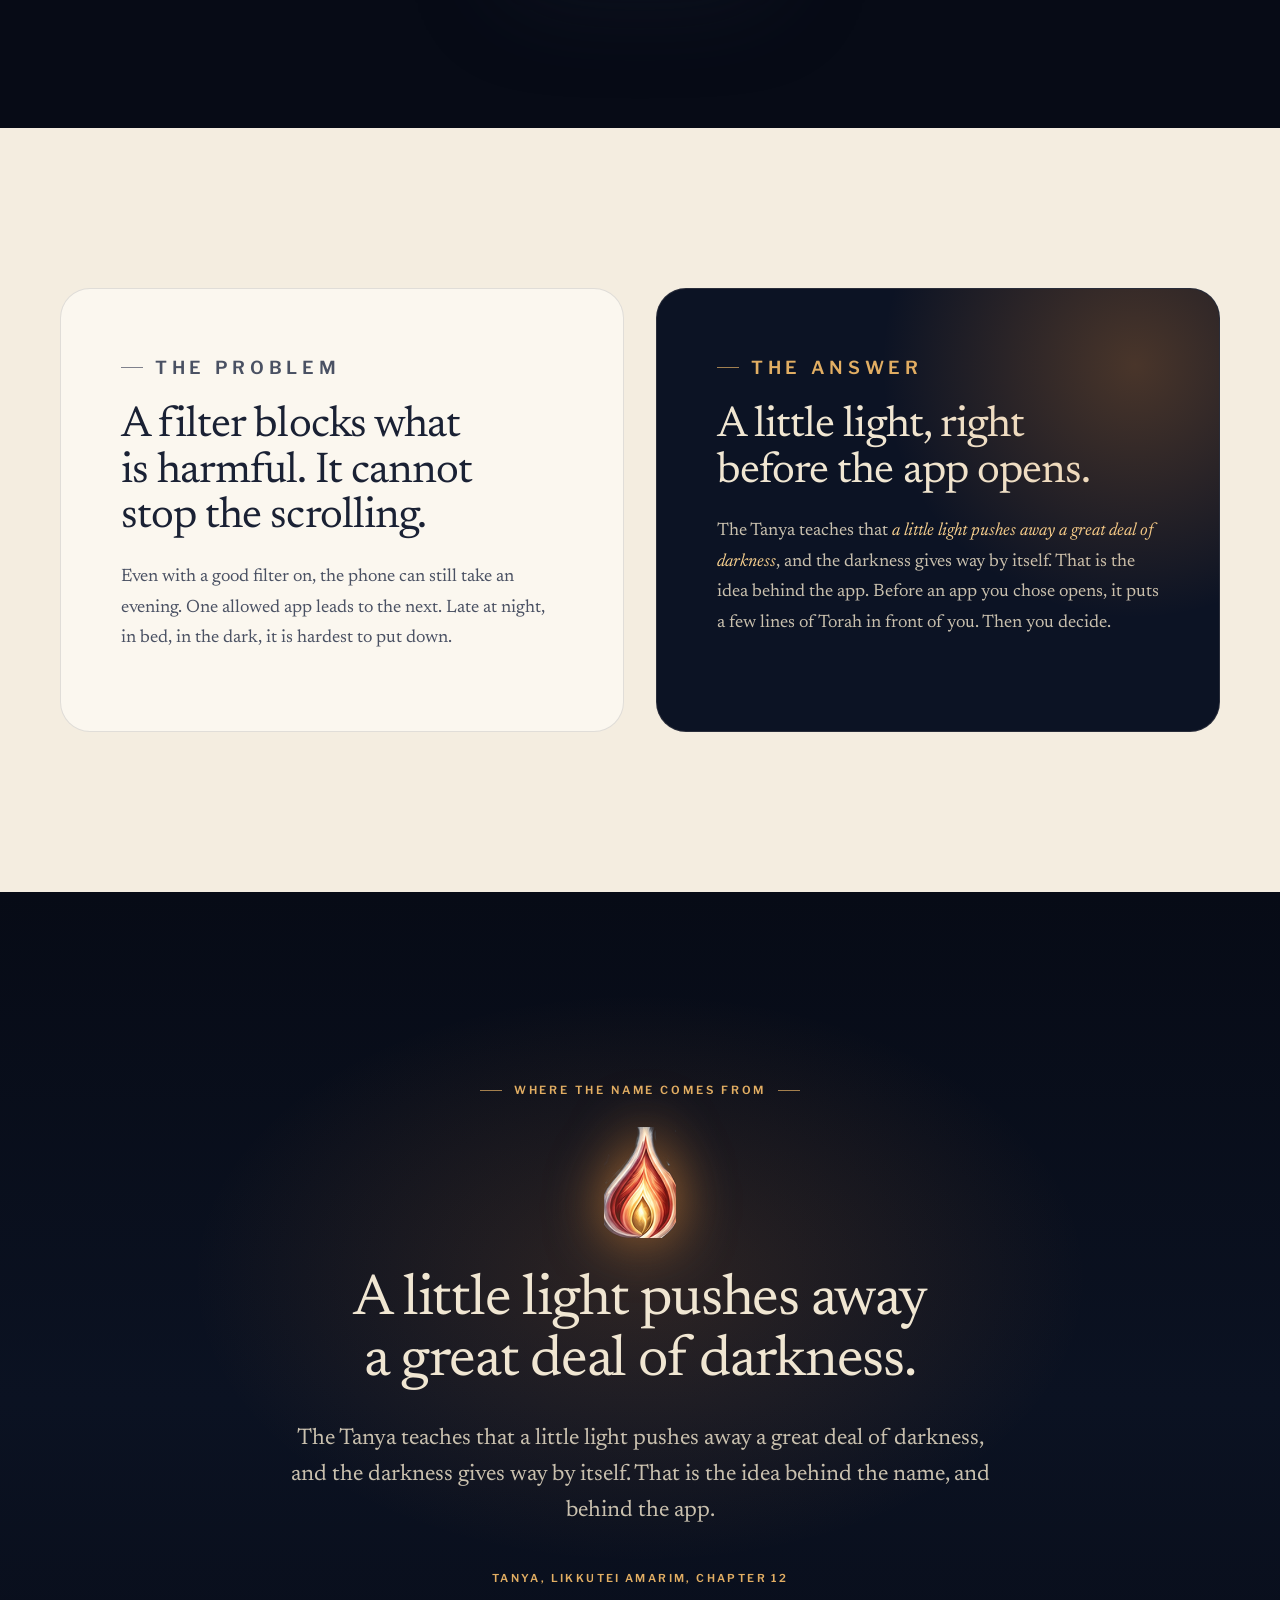
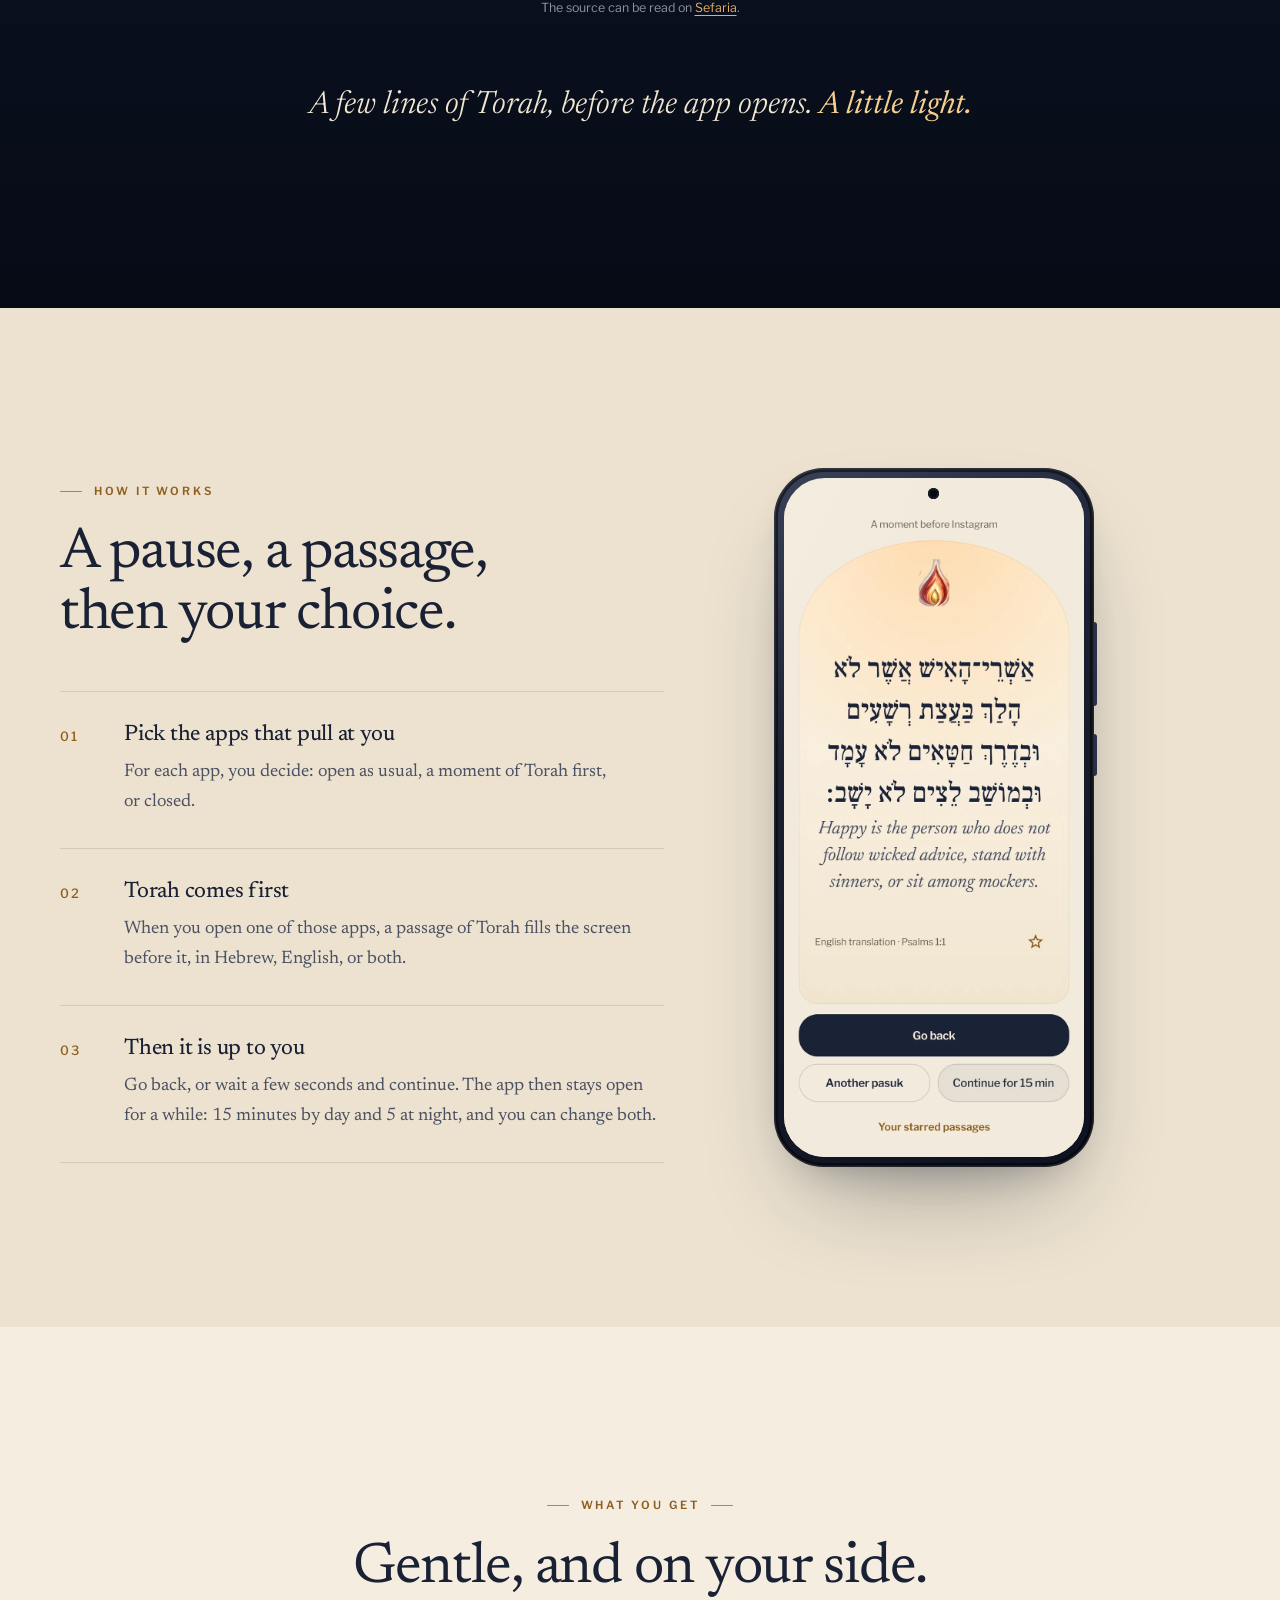
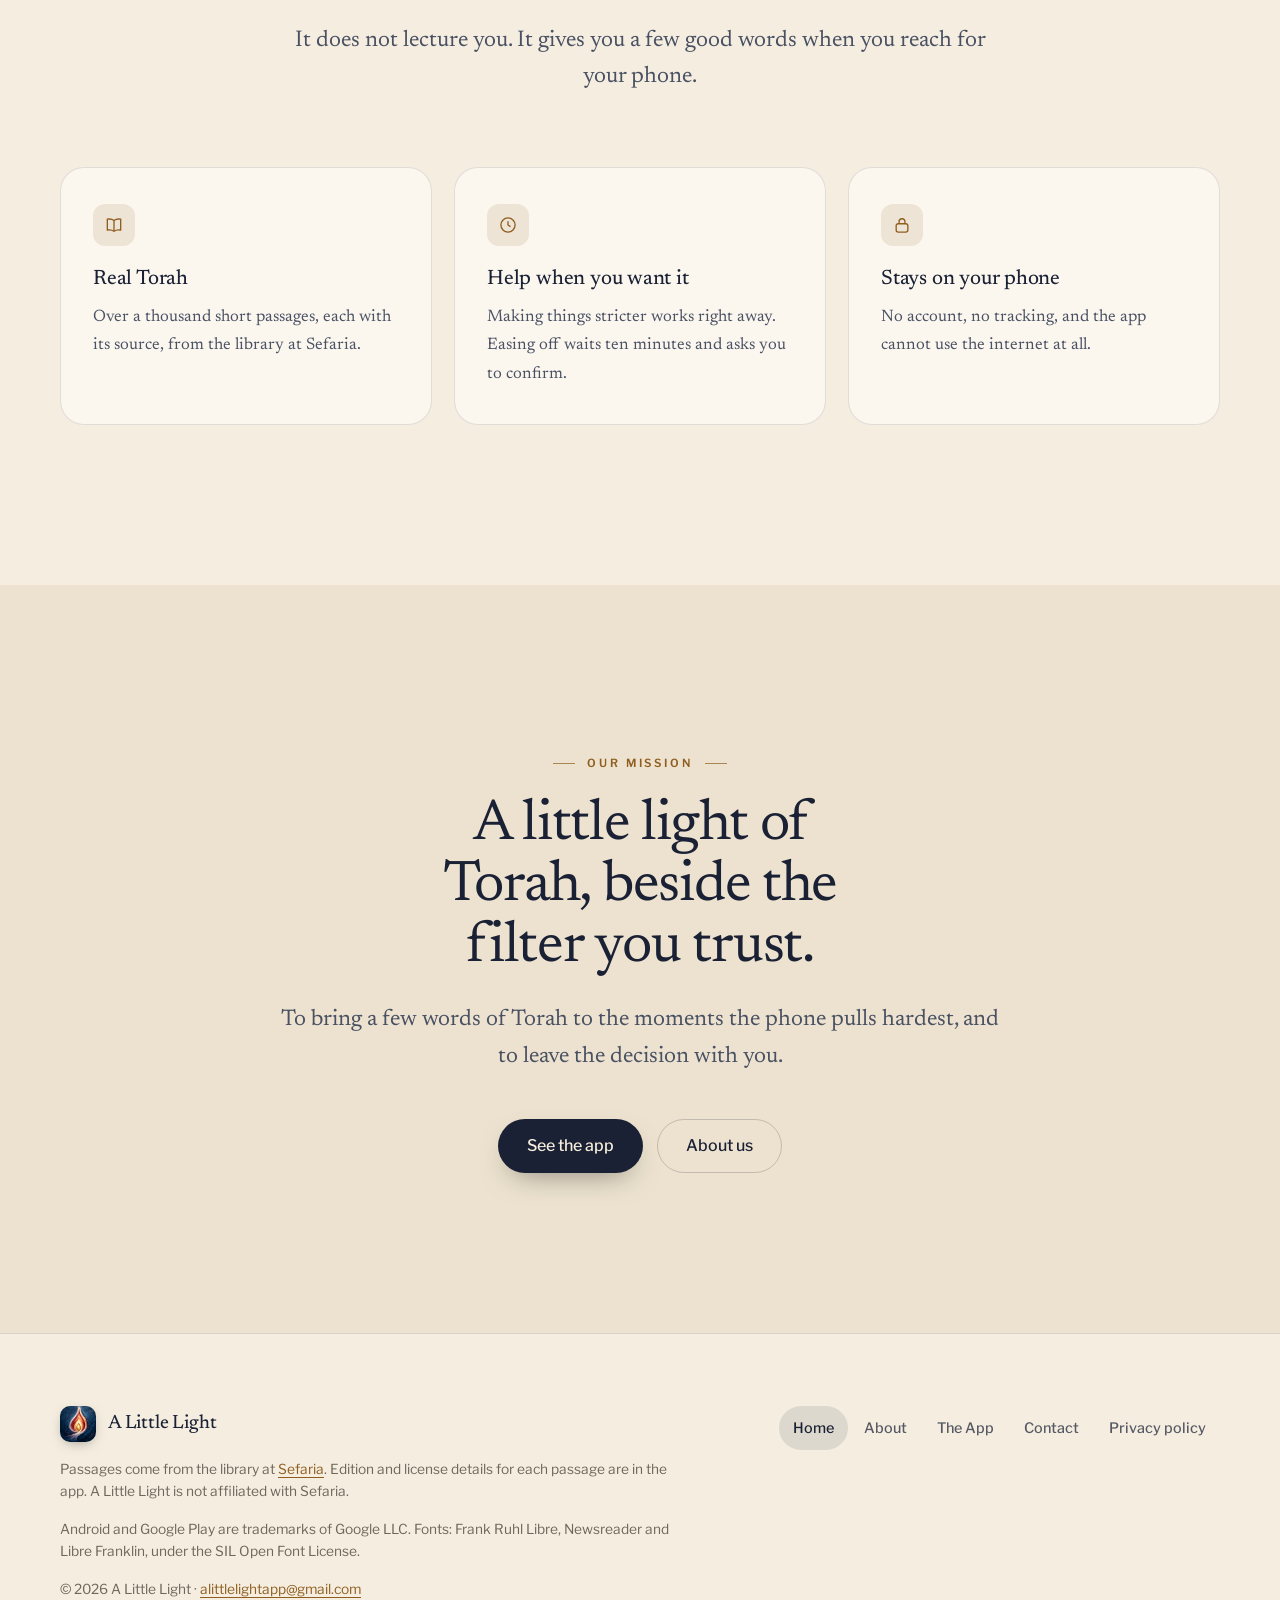
==== commit 20091805: "Publish the public site at the repo root Promote the reviewed preview pages to the live GitHub Pages" ====
--- a/index.html
+++ b/index.html
@@ -3,15 +3,13 @@
 <head>
 <meta charset="utf-8">
 <meta name="viewport" content="width=device-width,initial-scale=1">
-<title>A Little Light: a line of Torah before the apps you choose</title>
-<meta name="description" content="A Little Light is an Android app that shows a passage of Torah and a short reading pause just before an app or site you chose to guard opens. Then the choice is yours. No account, no internet permission.">
-<meta name="theme-color" content="#F2EBDD" media="(prefers-color-scheme: light)">
+<title>A Little Light: not a replacement for your filter, a light beside it</title>
+<meta name="description" content="An Android app that works alongside your filter. Before the apps you choose, it shows a short passage of Torah.">
+<meta name="theme-color" content="#F3ECDF" media="(prefers-color-scheme: light)">
 <meta name="theme-color" content="#0A0F1C" media="(prefers-color-scheme: dark)">
-<meta property="og:type" content="website">
-<meta property="og:title" content="A Little Light">
-<meta property="og:description" content="A line of Torah, and a short pause, right before an app you chose to guard opens. An Android app. Coming soon to Google Play.">
-<meta property="og:image" content="img/og.png">
-<meta name="twitter:card" content="summary_large_image">
+<meta property="og:title" content="A Little Light: not a replacement for your filter, a light beside it">
+<meta property="og:description" content="An Android app that works alongside your filter. Before the apps you choose, it shows a short passage of Torah.">
+<meta property="og:image" content="https://rgafni.github.io/alittlelight-site/img/og.png">
 <link rel="icon" type="image/png" sizes="32x32" href="img/favicon-32.png">
 <link rel="apple-touch-icon" href="img/apple-touch-icon.png">
 <link rel="preload" href="fonts/newsreader.woff2" as="font" type="font/woff2" crossorigin>
@@ -19,234 +17,108 @@
 </head>
 <body>
 <a class="skip" href="#main">Skip to the content</a>
-
-<header class="top">
+<header class="top on-night">
   <div class="wrap bar">
-    <a class="brand" href="#top"><img src="img/app-icon.png" alt="" width="32" height="32">A Little Light</a>
-    <nav aria-label="Page sections">
-      <ul>
-        <li><a href="#how">How it works</a></li>
-        <li><a href="#see">What you see</a></li>
-        <li><a href="#privacy">Privacy</a></li>
-        <li><a href="#download">Download</a></li>
-        <li><a href="#contact">Contact</a></li>
-      </ul>
-    </nav>
-    <a class="pill small-pill" href="#download">Download</a>
+    <a class="brand" href="index.html"><img src="img/app-icon.png" alt="" width="34" height="34">A Little Light</a>
+    <nav aria-label="Main"><ul><li><a href="index.html" aria-current="page">Home</a></li><li><a href="about.html">About</a></li><li><a href="app.html">The App</a></li><li><a href="contact.html">Contact</a></li></ul></nav>
   </div>
 </header>
-
 <main id="main">
 
-<section class="hero" id="top" aria-labelledby="hero-title">
+<section class="night hero" aria-labelledby="hero-title">
   <div class="wrap">
+    <p class="he-name rise" lang="he" dir="rtl">מְעַט אוֹר</p>
+    <h1 id="hero-title" class="rise d1">Not a replacement for your filter. <span class="accent">A light beside it.</span></h1>
+    <p class="sub rise d2">A Little Light is an Android app that works alongside the filter you already use. Before the apps you choose, it shows you a short passage of Torah. Then the choice is yours.</p>
+    <div class="cta rise d3">
+      <a class="btn solid" href="app.html">See the app</a>
+      <div class="soon" role="note" aria-label="Coming soon to Google Play"><svg viewBox="0 0 24 24" fill="none" stroke="currentColor" stroke-width="1.6" aria-hidden="true"><rect x="6" y="2.5" width="12" height="19" rx="3"/><path d="M10.5 18.5h3"/></svg><span><small>Android</small>Coming soon to Google Play</span></div>
+    </div>
+    <div class="stage rise d4">
+      <div class="halo" aria-hidden="true"></div>
+      <div class="device dark"><div class="screen"><img src="img/pause-dark.webp" alt="A Little Light at night: a softly lit arch with a flame and Psalms 119:37 in Hebrew and English, with the buttons Go back, Another pasuk, and Continue in 8." width="780" height="1688" fetchpriority="high"></div></div>
+    </div>
+  </div>
+</section>
+
+<section aria-label="The problem and the answer">
+  <div class="wrap pa">
+    <article class="problem">
+      <p class="eyebrow">The problem</p>
+      <h2>A filter blocks what is harmful. It cannot stop the scrolling.</h2>
+      <p>Even with a good filter on, the phone can still take an evening. One allowed app leads to the next. Late at night, in bed, in the dark, it is hardest to put down.</p>
+    </article>
+    <article class="answer">
+      <p class="eyebrow">The answer</p>
+      <h2>A little light, right before the app opens.</h2>
+      <p>The Tanya teaches that <em>a little light pushes away a great deal of darkness</em>, and the darkness gives way by itself. That is the idea behind the app. Before an app you chose opens, it puts a few lines of Torah in front of you. Then you decide.</p>
+    </article>
+  </div>
+</section>
+
+<section class="night passage" aria-labelledby="src-title">
+  <div class="wrap">
+    <div class="head center">
+      <p class="eyebrow">Where the name comes from</p>
+      <img class="flame" src="img/flame.png" alt="" width="128" height="199">
+      <h2 id="src-title">A little light pushes away a great deal of darkness.</h2>
+      <p class="lede">The Tanya teaches that a little light pushes away a great deal of darkness, and the darkness gives way by itself. That is the idea behind the name, and behind the app.</p>
+      <p class="src">Tanya, Likkutei Amarim, chapter 12</p>
+      <p class="credit">The source can be read on <a href="https://www.sefaria.org/Tanya%2C_Part_I%3B_Likkutei_Amarim.12.6">Sefaria</a>.</p>
+    </div>
+    <p class="tie">A few lines of Torah, before the app opens. <b>A little light.</b></p>
+  </div>
+</section>
+
+<section class="band" aria-labelledby="how-title">
+  <div class="wrap split">
     <div>
-      <p class="he-name" lang="he" dir="rtl">מְעַט אוֹר</p>
-      <p class="eyebrow">An Android app</p>
-      <h1 id="hero-title">A little light at the moment of choice.</h1>
-      <p class="lede">When you open an app or a website you chose to guard, A Little Light first shows you a passage of Torah and a short reading pause. Then you decide: go back, or continue.</p>
-      <div class="cta">
-        <div class="soon" role="note" aria-label="Coming soon to Google Play"><b>Android</b><span>Coming soon to Google Play</span></div>
-        <a class="pill" href="#how">See how it works</a>
-      </div>
+      <p class="eyebrow">How it works</p>
+      <h2 id="how-title">A pause, a passage, then your choice.</h2>
+      <ol class="steps">
+        <li><div><h3>Pick the apps that pull at you</h3><p>For each app, you decide: open as usual, a moment of Torah first, or closed.</p></div></li>
+        <li><div><h3>Torah comes first</h3><p>When you open one of those apps, a passage of Torah fills the screen before it, in Hebrew, English, or both.</p></div></li>
+        <li><div><h3>Then it is up to you</h3><p>Go back, or wait a few seconds and continue. The app then stays open for a while: 15 minutes by day and 5 at night, and you can change both.</p></div></li>
+      </ol>
     </div>
-    <figure style="margin:0" aria-label="Drawing of the pause screen">
-      <div class="phone night" role="img" aria-label="Drawing of the pause screen: the line 'A moment before Chrome', a lit arch with a flame and Psalms 119:37 in Hebrew and English, then the buttons Go back, Another pasuk, and Continue in 5.">
-        <div class="ph-top" aria-hidden="true">A moment before Chrome</div>
-        <div class="niche" aria-hidden="true">
-          <img src="img/flame.png" alt="" width="128" height="199">
-          <div class="mid"><div class="he" lang="he" dir="rtl">הַעֲבֵר עֵינַי מֵרְאוֹת שָׁוְא בִּדְרָכֶךָ חַיֵּנִי׃</div>
-          <p class="en">Turn my eyes away from what is worthless; give me life in Your ways.</p></div>
-          <div class="src">Psalms 119:37</div>
-        </div>
-        <div class="stack" aria-hidden="true">
-          <div class="btn main">Go back</div>
-          <div class="row2"><div class="btn">Another pasuk</div><div class="btn dim">Continue in 5</div></div>
-        </div>
-      </div>
+    <figure class="phone-col" style="margin:0">
+      <div class="device light"><div class="screen"><picture><img src="img/pause-light.webp" alt="A passage from Psalms 1:1 in Hebrew and English, with the buttons Go back, Another pasuk, and Continue for 15 min." width="780" height="1688" loading="lazy" decoding="async"></picture></div></div>
     </figure>
   </div>
 </section>
 
-<section id="how" aria-labelledby="how-title">
-  <div class="wrap">
-    <p class="eyebrow">How it works</p>
-    <h2 id="how-title">Four quiet steps.</h2>
-    <ol class="steps">
-      <li>
-        <h3>You choose the apps</h3>
-        <p>For each app you pick one of three: <strong>Open</strong>, <strong>Pause</strong> or <strong>Block</strong>. Pause is the recommended one. Nothing is chosen for you.</p>
-      </li>
-      <li>
-        <h3>A passage appears first</h3>
-        <p>When you open an app or site set to Pause, a full screen of Torah comes up before it. It can be one line or a longer passage that scrolls verse by verse.</p>
-      </li>
-      <li>
-        <h3>A short reading pause</h3>
-        <p>Continue counts down before it can be pressed. The pause is 3, 5, 8 or 10 seconds, and 8 is the default. Go back is always the strongest button on the screen.</p>
-      </li>
-      <li>
-        <h3>Then it is your choice</h3>
-        <p>Go back takes you home. Another pasuk shows a different passage. Continue opens the app for 15 minutes by day or 5 minutes at night, and you can change both, along with the night hours (10 PM to 6 AM to start).</p>
-      </li>
-    </ol>
-    <p class="small" style="margin-top:28px">When a Continue runs out, the pause comes back. Block keeps an app closed.</p>
-  </div>
-</section>
-
-<section class="alt" id="see" aria-labelledby="see-title">
-  <div class="wrap">
-    <p class="eyebrow">What you see</p>
-    <h2 id="see-title">Calm screens, made for a late hour.</h2>
-    <p class="lede" style="max-width:60ch;margin-top:16px">The app is designed for the hour when the scrolling has already gone on too long. It follows your phone's light or dark setting, and the dark version is deep navy with warm, dim amber, never a bright glare.</p>
-
-    <div class="gallery" tabindex="0" role="group" aria-label="Four screens of the app. Scroll sideways to see them all.">
-
-      <figure>
-        <div class="phone night" role="img" aria-label="Drawing of the Pause screen at night.">
-          <div class="ph-top" aria-hidden="true">A moment before Chrome</div>
-          <div class="niche" aria-hidden="true">
-            <img src="img/flame.png" alt="" width="128" height="199" loading="lazy">
-            <div class="mid"><div class="he" lang="he" dir="rtl">הַעֲבֵר עֵינַי מֵרְאוֹת שָׁוְא בִּדְרָכֶךָ חַיֵּנִי׃</div>
-            <p class="en">Turn my eyes away from what is worthless; give me life in Your ways.</p></div>
-            <div class="src">Psalms 119:37</div>
-          </div>
-          <div class="stack" aria-hidden="true"><div class="btn main">Go back</div><div class="row2"><div class="btn">Another pasuk</div><div class="btn dim">Continue in 5</div></div></div>
-        </div>
-        <figcaption><h3>The Pause</h3><p>A passage in the lit niche, with Go back as the strongest choice.</p></figcaption>
-      </figure>
-
-      <figure>
-        <div class="phone" role="img" aria-label="Drawing of the Home screen in light mode: today's passage, a quiet guard line, and four rows.">
-          <div class="ph-top" aria-hidden="true">A Little Light</div>
-          <div class="niche" style="flex:none;height:47%" aria-hidden="true">
-            <img src="img/flame.png" alt="" width="128" height="199" loading="lazy" style="height:36px">
-            <div class="he" lang="he" dir="rtl" style="font-size:1.05rem">נֵר־לְרַגְלִי דְבָרֶךָ וְאוֹר לִנְתִיבָתִי׃</div>
-            <p class="en" style="font-size:.7rem">Your word is a lamp for my feet and a light for my path.</p>
-            <div class="src">Psalms 119:105</div>
-          </div>
-          <div class="guard" aria-hidden="true">Guard is on</div>
-          <div class="rows" aria-hidden="true"><div><span>Apps</span><span>›</span></div><div><span>My line</span><span>›</span></div><div><span>Starred</span><span>›</span></div><div><span>Torah preferences</span><span>›</span></div></div>
-        </div>
-        <figcaption><h3>Home</h3><p>Today's passage first, a quiet guard status, and four rows: Apps, My line, Starred and Torah preferences.</p></figcaption>
-      </figure>
-
-      <figure>
-        <div class="phone" role="img" aria-label="Drawing of the Apps screen: a searchable list where each app is set to Open, Pause or Block.">
-          <div class="ph-top" aria-hidden="true">Apps</div>
-          <div aria-hidden="true">
-            <div class="chips"><i class="on">All</i><i>Social</i><i>Video</i><i>Browsers</i></div>
-            <div class="rows">
-              <div class="approw"><span class="dot"></span><span class="nm">A browser</span><span class="seg"><i>Open</i><i class="on">Pause</i><i>Block</i></span></div>
-              <div class="approw"><span class="dot"></span><span class="nm">A video app</span><span class="seg"><i>Open</i><i class="on">Pause</i><i>Block</i></span></div>
-              <div class="approw"><span class="dot"></span><span class="nm">A game</span><span class="seg"><i>Open</i><i>Pause</i><i class="on">Block</i></span></div>
-              <div class="approw"><span class="dot"></span><span class="nm">A messaging app</span><span class="seg"><i class="on">Open</i><i>Pause</i><i>Block</i></span></div>
-            </div>
-            <p class="small" style="font-size:.58rem;text-align:center;margin-top:10px">Example names only</p>
-          </div>
-        </div>
-        <figcaption><h3>Apps</h3><p>One decision per app: Open, Pause or Block. Search, filters, and website rules live here too.</p></figcaption>
-      </figure>
-
-      <figure>
-        <div class="phone sanct" role="img" aria-label="Drawing of Sanctuary: a quiet night screen with your own line, one passage, a way to call or text one person, and a quiet Request to leave.">
-          <div class="ph-top" aria-hidden="true" style="color:#C2BAAA">Sanctuary</div>
-          <div aria-hidden="true">
-            <div class="title">Sanctuary is on</div>
-            <div class="quiet">You can put the phone down.</div>
-            <div class="yourline">Your own line appears here, if you wrote one.</div>
-            <div class="pass"><div class="he" lang="he" dir="rtl">שִׁיר לַמַּעֲלוֹת אֶשָּׂא עֵינַי אֶל־הֶהָרִים מֵאַיִן יָבֹא עֶזְרִי׃</div><div class="en">I lift my eyes toward the mountains. Where will my help come from?</div></div>
-            <div class="stack"><div class="row2"><div class="btn main">Call</div><div class="btn">Text</div></div><div class="btn dim" style="color:#C2BAAA">Request to leave</div></div>
-          </div>
-        </div>
-        <figcaption><h3>Sanctuary</h3><p>A Torah-only refuge you open yourself with the phone's accessibility button. Your own line, one person to call or text, and a quiet Request to leave that waits ten minutes.</p></figcaption>
-      </figure>
-
-    </div>
-    <p class="small note">These are drawings made for this page, not screenshots, and the app names are examples.</p>
-  </div>
-</section>
-
-<section id="torah" aria-labelledby="torah-title">
-  <div class="wrap two">
-    <div>
-      <p class="eyebrow">What you read</p>
-      <h2 id="torah-title">Real Torah, from Sefaria.</h2>
-      <p class="lede" style="margin-top:16px">The app carries hundreds of short passages, with the Hebrew and a plain English translation. Every passage has its source, and its edition details one tap away.</p>
-      <p>You choose the families you want, and all of them start on.</p>
-      <ul class="fam" aria-label="Torah families">
-        <li>Tanach</li><li>Mishna and Gemara</li><li>Machshava</li><li>Chassidus</li><li>Emuna</li><li>Halacha</li>
-      </ul>
-    </div>
-    <ul class="facts">
-      <li><strong>Hebrew, English, or both.</strong> Pick what you want to see, and watch a live example change as you do.</li>
-      <li><strong>Star what speaks to you.</strong> Keep your own groups, with one level of subgroups. Deleting a group never removes a star.</li>
-      <li><strong>My line is optional.</strong> If you wrote a line for yourself, it appears with the passage. If not, you see only Torah.</li>
-      <li><strong>Divine Names are handled with care.</strong> The app has its own way of displaying them respectfully, and this page shows none.</li>
-    </ul>
-  </div>
-</section>
-
-<section class="alt" id="control" aria-labelledby="control-title">
-  <div class="wrap two">
-    <div>
-      <p class="eyebrow">Your choice</p>
-      <h2 id="control-title">It never fights you.</h2>
-      <p class="lede" style="margin-top:16px">A Little Light is the inspiration layer, not a filter and not a lock. It is meant to sit alongside the filter and the guidance you already trust, not replace them.</p>
-    </div>
-    <ul class="facts">
-      <li><strong>Tightening is instant.</strong> Move an app from Open to Pause, or to Block, and it takes effect right away.</li>
-      <li><strong>Loosening waits ten minutes.</strong> Turning the guard off, or loosening an app, waits ten minutes, then asks you to confirm. You can cancel the request.</li>
-      <li><strong>Honest about its limits.</strong> Android controls uninstalling and permissions, and the app does not try to prevent either. It says so plainly.</li>
-    </ul>
-  </div>
-</section>
-
-<section id="privacy" aria-labelledby="privacy-title">
-  <div class="wrap">
-    <div class="plate">
-      <p class="eyebrow" style="color:var(--amber)">Privacy</p>
-      <h2 id="privacy-title">Built to stay on your phone.</h2>
-      <ul>
-        <li><strong>No internet permission.</strong> The app does not ask Android for it, so nothing you do in the app can leave the phone through it. The passages are stored inside the app.</li>
-        <li><strong>No account, no analytics.</strong> Your settings stay on your phone, and backups are off.</li>
-        <li><strong>It sees which app is in front.</strong> In a browser it also sees the web address. It uses Android's accessibility access for this, and it needs window-content access so your website rules can work.</li>
-      </ul>
-      <p class="small" style="margin-top:20px">This describes the current build of the app, read from its permission list.</p>
-    </div>
-    <div class="perm" aria-label="Permissions the app asks for">
-      <div><b>Accessibility</b><span>Notices which app opens, so the pause can appear first.</span></div>
-      <div><b>Notifications</b><span>Only to tell you if Android has stopped the guard.</span></div>
-      <div><b>Battery</b><span>Keeps the guard awake overnight. This is a setting in Android that the app guides you to.</span></div>
+<section aria-labelledby="pr-title">
+  <div class="wrap center">
+    <p class="eyebrow">What you get</p>
+    <h2 id="pr-title">Gentle, and on your side.</h2>
+    <p class="lede" style="max-width:34em;margin-top:24px">It does not lecture you. It gives you a few good words when you reach for your phone.</p>
+    <div class="trio">
+      <div><div class="ic"><svg viewBox="0 0 24 24" fill="none" stroke="currentColor" stroke-width="1.6" aria-hidden="true"><path d="M12 6.5C10 5 7 4.5 4 5v13c3-.5 6 0 8 1.5 2-1.5 5-2 8-1.5V5c-3-.5-6 0-8 1.5z"/><path d="M12 6.5v13"/></svg></div><h3>Real Torah</h3><p>Over a thousand short passages, each with its source, from the library at Sefaria.</p></div>
+      <div><div class="ic"><svg viewBox="0 0 24 24" fill="none" stroke="currentColor" stroke-width="1.6" aria-hidden="true"><circle cx="12" cy="12" r="8.5"/><path d="M12 7.5V12l3 2"/></svg></div><h3>Help when you want it</h3><p>Making things stricter works right away. Easing off waits ten minutes and asks you to confirm.</p></div>
+      <div><div class="ic"><svg viewBox="0 0 24 24" fill="none" stroke="currentColor" stroke-width="1.6" aria-hidden="true"><rect x="5" y="10.5" width="14" height="10" rx="2.5"/><path d="M8.5 10.5V8a3.5 3.5 0 0 1 7 0v2.5"/></svg></div><h3>Stays on your phone</h3><p>No account, no tracking, and the app cannot use the internet at all.</p></div>
     </div>
   </div>
 </section>
 
-<section class="alt dl" id="download" aria-labelledby="dl-title">
-  <div class="narrow">
-    <img class="appicon" src="img/app-icon.png" alt="The A Little Light app icon: a flame on deep blue" width="96" height="96" loading="lazy">
-    <h2 id="dl-title">Download</h2>
-    <p class="lede">A Little Light is an Android app. It is not on Google Play yet.</p>
-    <div class="soon" role="note" aria-label="Coming soon to Google Play"><b>Android</b><span>Coming soon to Google Play</span></div>
-    <p class="small" style="margin-top:18px">The app needs Android 8.0 or newer. Check back here for the link.</p>
-  </div>
-</section>
-
-<section class="contact" id="contact" aria-labelledby="contact-title">
-  <div class="narrow">
-    <h2 id="contact-title">Contact</h2>
-    <p class="lede" style="margin-top:12px">A question, a note on the sources, or a rav's feedback is welcome.</p>
-    <p class="mail" id="contact-line">Our email address will be posted here soon.</p>
+<section class="band closing" aria-labelledby="mission-title">
+  <div class="wrap center">
+    <p class="eyebrow" style="justify-content:center">Our mission</p>
+    <h2 id="mission-title">A little light of Torah, beside the filter you trust.</h2>
+    <p class="lede">To bring a few words of Torah to the moments the phone pulls hardest, and to leave the decision with you.</p>
+    <div class="cta"><a class="btn solid" href="app.html">See the app</a><a class="btn" href="about.html">About us</a></div>
   </div>
 </section>
 
 </main>
-
 <footer>
-  <div class="wrap">
-    <p class="small">Passages come from the library at <a href="https://www.sefaria.org">Sefaria</a>. Edition and license details for each passage are in the app. A Little Light is not affiliated with Sefaria.</p>
-    <p class="small">Android and Google Play are trademarks of Google LLC. Fonts: Frank Ruhl Libre, Newsreader and Libre Franklin, under the SIL Open Font License.</p>
-    <p class="small">© 2026 A Little Light</p>
+  <div class="wrap foot">
+    <div>
+      <a class="brand" href="index.html"><img src="img/app-icon.png" alt="" width="34" height="34">A Little Light</a>
+      <p class="small">Passages come from the library at <a href="https://www.sefaria.org">Sefaria</a>. Edition and license details for each passage are in the app. A Little Light is not affiliated with Sefaria.</p>
+      <p class="small">Android and Google Play are trademarks of Google LLC. Fonts: Frank Ruhl Libre, Newsreader and Libre Franklin, under the SIL Open Font License.</p>
+      <p class="small">&copy; 2026 A Little Light &middot; <a href="mailto:alittlelightapp@gmail.com">alittlelightapp@gmail.com</a></p>
+    </div>
+    <nav aria-label="Footer"><ul><li><a href="index.html" aria-current="page">Home</a></li><li><a href="about.html">About</a></li><li><a href="app.html">The App</a></li><li><a href="contact.html">Contact</a></li><li><a href="privacy.html">Privacy policy</a></li></ul></nav>
   </div>
 </footer>
 </body>
--- a/styles.css
+++ b/styles.css
@@ -1,165 +1,278 @@
-/* A Little Light: one-page site. Tokens follow the app's design v2 (warm paper and ink in light, warm ink on deep navy in dark). */
-@font-face{font-family:"Frank Ruhl Libre";src:url(fonts/frankruhl.woff2) format("woff2");font-weight:400 500;font-display:swap}
-@font-face{font-family:"Newsreader";src:url(fonts/newsreader.woff2) format("woff2");font-weight:400 500;font-display:swap}
+/* A Little Light: site styles. Warm paper and ink by day; warm ink on deep navy by night. */
+@font-face{font-family:"Frank Ruhl Libre";src:url(fonts/frankruhl.woff2) format("woff2");font-weight:300 700;font-display:swap}
+@font-face{font-family:"Newsreader";src:url(fonts/newsreader.woff2) format("woff2");font-weight:200 800;font-style:normal;font-display:swap}
+@font-face{font-family:"Newsreader";src:url(fonts/newsreader-italic.woff2) format("woff2");font-weight:200 800;font-style:italic;font-display:swap}
 @font-face{font-family:"Libre Franklin";src:url(fonts/librefranklin.woff2) format("woff2");font-weight:100 900;font-display:swap}
 
 :root{
   color-scheme:light dark;
-  --bg:#F2EBDD;--paper2:#E8DDC9;--surface:#FBF7EF;--ink:#1B2236;--ink2:#454D61;--muted:#5C564B;
-  --primary:#1B2236;--on-primary:#F7EEDD;--line:rgba(27,34,54,.16);--sel:rgba(27,34,54,.06);
-  --gold:#8A5B1E;--niche-top:#FFF7E8;--niche-bot:#F1E5D0;--rim:rgba(138,91,30,.3);--rim2:rgba(138,91,30,.12);--glow:rgba(255,178,92,.42);
-  --plate:#0E1424;--plate-ink:#E9DEC8;--plate-mute:#C2BAAA;--amber:#A87B43;
-  --phone:#1B2236;--shadow:0 24px 60px -24px rgba(27,34,54,.35);
+  --bg:#F4EDE0;--bg2:#ECE2CF;--card:#FBF7EF;--ink:#1A2134;--ink2:#4A5163;--muted:#6E675A;
+  --line:rgba(26,33,52,.12);--line2:rgba(26,33,52,.2);--gold:#8F5E1F;--gold-soft:rgba(143,94,31,.12);
+  --btn:#1A2134;--on-btn:#F7EEDD;
+  --night:#070B16;--night2:#0C1324;--night3:#111A30;--n-ink:#F0E6D2;--n-ink2:#C9C0AE;--n-mute:#8E93A1;--n-line:rgba(240,230,210,.12);
+  --amber:#E2AE63;--amber2:#F6CF8E;--ember:rgba(232,142,58,.55);
+  --shadow:0 50px 100px -40px rgba(26,33,52,.45),0 18px 40px -24px rgba(26,33,52,.35);
   --serif:"Newsreader",Georgia,"Times New Roman",serif;--sans:"Libre Franklin",system-ui,-apple-system,"Segoe UI",Roboto,sans-serif;--he:"Frank Ruhl Libre","Times New Roman",serif;
+  --ease:cubic-bezier(.2,.7,.2,1);
 }
 @media (prefers-color-scheme:dark){:root{
-  --bg:#0A0F1C;--paper2:#0F1626;--surface:#121A2C;--ink:#E8DCC4;--ink2:#BDB4A3;--muted:#9A9FAE;
-  --primary:#A87B43;--on-primary:#140D04;--line:rgba(236,225,204,.16);--sel:rgba(236,225,204,.06);
-  --gold:#D2A464;--niche-top:#1A2235;--niche-bot:#0F1626;--rim:rgba(210,164,100,.26);--rim2:rgba(210,164,100,.1);--glow:rgba(232,140,60,.2);
-  --phone:#2A3248;--shadow:0 24px 60px -24px rgba(0,0,0,.7);
+  --bg:#080C18;--bg2:#0C1222;--card:#10182B;--ink:#F0E6D2;--ink2:#C2BAA9;--muted:#9097A6;
+  --line:rgba(240,230,210,.1);--line2:rgba(240,230,210,.18);--gold:#E2AE63;--gold-soft:rgba(226,174,99,.1);
+  --btn:#E2AE63;--on-btn:#1A1005;
+  --shadow:0 50px 100px -40px rgba(0,0,0,.9),0 18px 40px -24px rgba(0,0,0,.7);
 }}
 
 *{box-sizing:border-box}
-html{scroll-behavior:smooth;-webkit-text-size-adjust:100%}
-@media (prefers-reduced-motion:reduce){html{scroll-behavior:auto}*{animation:none!important;transition:none!important}}
-body{margin:0;background:var(--bg);color:var(--ink);font:400 1.0625rem/1.65 var(--serif);text-rendering:optimizeLegibility}
+html{-webkit-text-size-adjust:100%;scroll-behavior:smooth;overflow-x:clip}
+body{overflow-x:clip}
+body{margin:0;background:var(--bg);color:var(--ink);font:400 1.125rem/1.7 var(--serif);text-rendering:optimizeLegibility;-webkit-font-smoothing:antialiased;-moz-osx-font-smoothing:grayscale}
 img{max-width:100%;display:block}
-a{color:var(--gold);text-underline-offset:.2em}
+a{color:var(--gold);text-underline-offset:.22em;text-decoration-thickness:1px}
 a:hover{text-decoration-thickness:2px}
-:focus-visible{outline:3px solid var(--gold);outline-offset:3px;border-radius:6px}
-.skip{position:absolute;left:12px;top:-60px;background:var(--primary);color:var(--on-primary);padding:10px 16px;border-radius:10px;z-index:20;font:500 .95rem var(--sans)}
-.skip:focus{top:10px}
-.wrap{width:min(100% - 40px,1080px);margin-inline:auto}
-.narrow{width:min(100% - 40px,680px);margin-inline:auto}
-h1,h2,h3{font-family:var(--serif);font-weight:500;line-height:1.15;margin:0;letter-spacing:-.01em;text-wrap:balance}
-h2{font-size:clamp(1.7rem,5.4vw,2.5rem)}
-h3{font-size:1.3rem}
+:focus-visible{outline:2px solid var(--gold);outline-offset:4px;border-radius:8px}
+::selection{background:rgba(226,174,99,.35)}
+.skip{position:absolute;left:12px;top:-80px;background:var(--btn);color:var(--on-btn);padding:10px 16px;border-radius:10px;z-index:60;font:500 .95rem var(--sans)}
+.skip:focus{top:52px}
+.wrap{width:min(100% - 48px,1160px);margin-inline:auto}
+.narrow{width:min(100% - 48px,720px);margin-inline:auto}
+@media (max-width:520px){.wrap,.narrow{width:calc(100% - 40px)}}
+h1,h2,h3{font-family:var(--serif);font-weight:400;line-height:1.06;margin:0;letter-spacing:-.022em;text-wrap:balance}
+h1{font-size:clamp(2.75rem,7.6vw,6rem);font-weight:340}
+h2{font-size:clamp(2.1rem,5vw,3.6rem);font-weight:340}
+h3{font-size:1.4rem;font-weight:450;letter-spacing:-.01em;line-height:1.2}
 p{margin:0 0 1em;text-wrap:pretty}
-.eyebrow{font:600 .75rem/1 var(--sans);letter-spacing:.16em;text-transform:uppercase;color:var(--gold);margin:0 0 14px}
-.lede{font-size:1.2rem;color:var(--ink2)}
-.small{font:400 .875rem/1.5 var(--sans);color:var(--muted)}
-section{padding:72px 0}
-@media (min-width:800px){section{padding:104px 0}}
-.alt{background:var(--paper2)}
+.eyebrow{display:inline-flex;align-items:center;gap:12px;font:600 .7rem/1 var(--sans);letter-spacing:.26em;text-transform:uppercase;color:var(--gold);margin:0 0 26px}
+.eyebrow::before{content:"";width:22px;height:1px;background:currentColor;opacity:.7}
+.center .eyebrow::after{content:"";width:22px;height:1px;background:currentColor;opacity:.7}
+.lede{font-size:clamp(1.18rem,2.1vw,1.42rem);line-height:1.6;color:var(--ink2)}
+.small{font:400 .86rem/1.6 var(--sans);color:var(--muted)}
+.accent{font-style:italic;color:var(--gold)}
+section{padding:104px 0;position:relative;overflow:hidden}
+@media (min-width:900px){section{padding:160px 0}}
+.band{background:var(--bg2)}
+.rule{height:1px;background:var(--line);border:0;margin:0}
+.center{text-align:center}
+.center .lede{margin-inline:auto}
+
 
 /* header */
-header.top{position:sticky;top:0;z-index:10;background:color-mix(in srgb,var(--bg) 92%,transparent);backdrop-filter:blur(10px);border-bottom:1px solid var(--line)}
-.bar{display:flex;align-items:center;justify-content:space-between;height:60px}
-.brand{display:flex;align-items:center;gap:10px;text-decoration:none;color:var(--ink);font:500 1.1rem var(--serif)}
-.brand img{width:32px;height:32px;border-radius:8px}
-nav ul{display:none;list-style:none;margin:0;padding:0;gap:26px}
-nav a{color:var(--ink2);text-decoration:none;font:500 .92rem var(--sans)}
-nav a:hover{color:var(--ink)}
-.pill{display:inline-flex;align-items:center;justify-content:center;min-height:48px;padding:0 24px;border-radius:26px;font:500 1rem var(--sans);text-decoration:none;border:1px solid var(--line);color:var(--ink);background:transparent}
-.pill.solid{background:var(--primary);color:var(--on-primary);border-color:transparent}
-.pill.small-pill{min-height:40px;padding:0 18px;font-size:.9rem}
-@media (min-width:800px){nav ul{display:flex}}
-
-/* hero */
-.hero{padding:48px 0 64px;overflow:hidden}
-.hero .wrap{display:grid;gap:48px;align-items:center}
-.he-name{font:400 1.7rem/1.2 var(--he);color:var(--gold);margin:0 0 6px;letter-spacing:.01em;text-align:left}
-.hero h1{font-size:clamp(2.3rem,9vw,4rem);margin-bottom:20px}
-.cta{display:flex;flex-wrap:wrap;gap:12px;margin-top:28px}
-.soon{display:inline-flex;flex-direction:column;align-items:flex-start;justify-content:center;min-height:56px;padding:8px 22px;border-radius:14px;border:1px dashed var(--rim);background:var(--sel);color:var(--ink);cursor:default}
-.soon b{font:600 .7rem/1 var(--sans);letter-spacing:.14em;text-transform:uppercase;color:var(--muted);margin-bottom:4px}
-.soon span{font:500 1.05rem var(--sans)}
-@media (min-width:860px){.hero .wrap{grid-template-columns:1.1fr .9fr}.hero{padding:80px 0 96px}}
-
-/* phone mockups (drawings made for this page, not screenshots) */
-.phone{--w:min(264px,72vw);width:var(--w);height:calc(var(--w)*1.7);border-radius:36px;background:var(--bg);border:7px solid var(--phone);box-shadow:var(--shadow);padding:12px 12px 14px;display:flex;flex-direction:column;position:relative;overflow:hidden;margin-inline:auto;color:var(--ink);font-family:var(--sans)}
-.phone.night{--bg:#0A0F1C;--ink:#E8DCC4;--ink2:#BDB4A3;--muted:#9A9FAE;--surface:#121A2C;--primary:#A87B43;--on-primary:#140D04;--line:rgba(236,225,204,.18);--sel:rgba(236,225,204,.07);--gold:#D2A464;--niche-top:#1A2235;--niche-bot:#0F1626;--rim:rgba(210,164,100,.26);--rim2:rgba(210,164,100,.1);--glow:rgba(232,140,60,.22);--phone:#2A3248}
-.ph-top{font-size:.62rem;text-align:center;color:var(--muted);height:22px;line-height:22px}
-.niche{position:relative;flex:1;border-radius:130px 130px 20px 20px;background:linear-gradient(var(--niche-top),var(--niche-bot));border:1px solid var(--rim);display:flex;flex-direction:column;align-items:center;padding:18px 14px 12px;overflow:hidden}
-.niche::before{content:"";position:absolute;inset:0;background:radial-gradient(circle at 50% -4%,var(--glow),transparent 70%);pointer-events:none}
-.niche::after{content:"";position:absolute;inset:5px;border:1px solid var(--rim2);border-radius:124px 124px 15px 15px;pointer-events:none}
-.niche img{height:48px;width:auto;position:relative;z-index:1;margin-bottom:12px}
-.niche .mid{margin:auto 0;display:flex;flex-direction:column;align-items:center;width:100%}
-.niche .he{font:400 1.3rem/1.55 var(--he);direction:rtl;text-align:center;position:relative;z-index:1;color:var(--ink)}
-.niche .en{font:400 .86rem/1.45 var(--serif);text-align:center;color:var(--ink2);margin:8px 0 0;position:relative;z-index:1}
-.niche .src{font-size:.58rem;color:var(--muted);margin-top:auto;padding-top:6px;position:relative;z-index:1}
-.btn{border-radius:22px;min-height:34px;display:flex;align-items:center;justify-content:center;font-size:.7rem;font-weight:500;text-align:center;border:1px solid var(--line);background:var(--sel);color:var(--ink);padding:0 8px}
-.btn.main{background:var(--primary);color:var(--on-primary);border-color:transparent;min-height:42px;font-size:.82rem;font-weight:600}
-.btn.dim{color:var(--muted)}
-.row2{display:flex;gap:6px}.row2 .btn{flex:1}
-.stack{display:flex;flex-direction:column;gap:6px;margin-top:10px}
-.hero .phone{--w:min(292px,76vw)}
-.rows{background:var(--surface);border:1px solid var(--line);border-radius:14px;margin-top:8px}
-.rows div{padding:9px 12px;font-size:.7rem;display:flex;justify-content:space-between;border-top:1px solid var(--line)}
-.rows div:first-child{border-top:0}
-.rows span:last-child{color:var(--muted)}
-.guard{font-size:.62rem;color:var(--ink2);text-align:center;margin:8px 0 2px}
-.approw{display:flex;align-items:center;gap:8px;padding:8px 10px;font-size:.68rem}
-.approw .dot{width:20px;height:20px;border-radius:6px;background:var(--paper2);flex:none;border:1px solid var(--line)}
-.approw .nm{flex:1}
-.seg{display:flex;background:var(--sel);border:1px solid var(--line);border-radius:10px;padding:2px;gap:1px}
-.seg i{font-style:normal;font-size:.52rem;padding:4px 5px;border-radius:8px;color:var(--muted)}
-.seg i.on{background:var(--surface);color:var(--ink);font-weight:600}
-.chips{display:flex;gap:5px;margin:8px 0 2px;flex-wrap:wrap}
-.chips i{font-style:normal;font-size:.56rem;border:1px solid var(--line);border-radius:12px;padding:3px 8px;color:var(--ink2)}
-.chips i.on{background:var(--primary);color:var(--on-primary);border-color:transparent}
-.sanct{background:#0E1424;color:#E9DEC8}
-.sanct .title{font:400 1.05rem/1.3 var(--serif);text-align:center;margin:10px 0 2px}
-.sanct .quiet{font-size:.62rem;color:#C2BAAA;text-align:center}
-.sanct .yourline{border:1px dashed rgba(210,164,100,.4);border-radius:12px;padding:10px;font:italic 400 .72rem/1.4 var(--serif);color:#C2BAAA;text-align:center;margin-top:12px}
-.sanct .pass{margin-top:10px;border:1px solid var(--rim);border-radius:14px;padding:10px;text-align:center}
-.sanct .pass .he{font:400 1rem/1.5 var(--he);direction:rtl}
-.sanct .pass .en{font:400 .7rem/1.4 var(--serif);color:#C2BAAA;margin-top:4px}
-.sanct .btn{background:rgba(236,225,204,.07);color:#E9DEC8;border-color:rgba(236,225,204,.18)}
-.sanct .btn.main{background:#A87B43;color:#140D04}
+header.top{position:sticky;top:0;z-index:40;background:color-mix(in srgb,var(--bg) 80%,transparent);backdrop-filter:saturate(1.3) blur(18px);-webkit-backdrop-filter:saturate(1.3) blur(18px);border-bottom:1px solid var(--line)}
+header.top.on-night{background:color-mix(in srgb,var(--night) 78%,transparent);border-bottom-color:var(--n-line);color:var(--n-ink)}
+.bar{display:flex;align-items:center;justify-content:space-between;height:72px;gap:16px}
+.brand{display:flex;align-items:center;gap:12px;text-decoration:none;color:inherit;font:450 1.2rem var(--serif);letter-spacing:-.01em;white-space:nowrap}
+.brand img{width:36px;height:36px;border-radius:10px;box-shadow:0 4px 14px -6px rgba(0,0,0,.5)}
+nav ul{list-style:none;margin:0;padding:0;display:flex;gap:2px}
+nav a{display:inline-flex;align-items:center;min-height:44px;padding:0 14px;border-radius:22px;color:inherit;opacity:.72;text-decoration:none;font:500 .9rem var(--sans);transition:opacity .2s,background .2s}
+nav a:hover{opacity:1}
+nav a[aria-current=page]{opacity:1;background:color-mix(in srgb,currentColor 10%,transparent)}
+@media (max-width:640px){
+  .bar{height:auto;flex-wrap:wrap;padding:12px 0 8px;gap:6px}
+  header nav{width:100%}
+  header nav ul{justify-content:space-between;margin:0 -10px}
+  header nav a{font-size:.86rem;padding:0 10px;min-height:40px}
+}
+
+/* night register */
+.night{background:var(--night);color:var(--n-ink);overflow:hidden;isolation:isolate}
+.night .eyebrow{color:var(--amber)}
+.night .lede{color:var(--n-ink2)}
+.night .small{color:var(--n-mute)}
+.night a{color:var(--amber)}
+.night .accent{color:var(--amber)}
+
+/* HERO */
+.hero{padding:96px 0 150px;text-align:center}
+.hero::before{content:"";position:absolute;inset:0;z-index:-2;
+  background:radial-gradient(80% 60% at 50% -10%,#16213C 0%,transparent 65%),linear-gradient(180deg,#0A1020,#070B16 70%)}
+.hero .he-name{font:400 1.5rem/1 var(--he);color:var(--amber);margin:0 0 30px;text-shadow:0 0 24px rgba(232,142,58,.45)}
+.hero h1{max-width:15ch;margin:0 auto}
+.hero h1 .accent{display:block;font-weight:300;background:linear-gradient(180deg,#F8D79C,#D9984A);-webkit-background-clip:text;background-clip:text;color:transparent;padding-bottom:.08em}
+.hero .sub{max-width:34em;margin:32px auto 0;font-size:clamp(1.15rem,2.2vw,1.4rem);line-height:1.6;color:var(--n-ink2)}
+.cta{display:flex;flex-wrap:wrap;gap:14px;justify-content:center;margin-top:44px}
+.stage{position:relative;margin:84px auto 0;width:min(330px,74vw)}
+.stage .halo{position:absolute;left:50%;top:46%;width:215%;aspect-ratio:1;transform:translate(-50%,-50%);background:radial-gradient(closest-side,rgba(232,142,58,.42),rgba(232,142,58,.14) 45%,transparent 72%);z-index:-1;pointer-events:none}
+@media (prefers-reduced-motion:no-preference){.stage .halo{animation:breathe 7s ease-in-out infinite}@keyframes breathe{0%,100%{opacity:.75;transform:translate(-50%,-50%) scale(.96)}50%{opacity:1;transform:translate(-50%,-50%) scale(1.04)}}}
+
+/* buttons */
+.btn{display:inline-flex;align-items:center;justify-content:center;gap:10px;min-height:54px;padding:0 28px;border-radius:30px;font:500 1rem var(--sans);text-decoration:none;border:1px solid var(--line2);color:var(--ink);background:transparent;transition:transform .25s var(--ease),background .2s,border-color .2s,box-shadow .25s}
+.btn:hover{border-color:currentColor;transform:translateY(-1px)}
+.btn.solid{background:var(--btn);color:var(--on-btn);border-color:transparent;box-shadow:0 12px 30px -14px rgba(0,0,0,.5)}
+.night .btn{border-color:rgba(240,230,210,.22);color:var(--n-ink)}
+.night .btn.solid{background:linear-gradient(180deg,#EDBC72,#C98A3F);color:#1A1005;border-color:transparent;box-shadow:0 14px 40px -12px rgba(232,142,58,.6)}
+.soon{display:inline-flex;align-items:center;gap:12px;min-height:54px;padding:8px 22px 8px 18px;border-radius:16px;border:1px solid color-mix(in srgb,currentColor 22%,transparent);font:500 .98rem/1.2 var(--sans);text-align:left}
+.soon svg{width:22px;height:22px;flex:none;opacity:.85}
+.soon span{display:flex;flex-direction:column}
+.soon small{font:600 .6rem/1.3 var(--sans);letter-spacing:.18em;text-transform:uppercase;opacity:.65}
+
+/* device: Android phone with punch-hole camera */
+.device{position:relative;border-radius:50px;padding:10px;background:linear-gradient(150deg,#3A4258 0%,#1A2031 35%,#0E1220 100%);box-shadow:var(--shadow),inset 0 0 0 1.5px rgba(255,255,255,.1),inset 0 0 0 4px rgba(0,0,0,.5)}
+.device::before{content:"";position:absolute;right:-3px;top:22%;width:3px;height:12%;border-radius:0 3px 3px 0;background:#2A3146}
+.device::after{content:"";position:absolute;right:-3px;top:38%;width:3px;height:6%;border-radius:0 3px 3px 0;background:#2A3146}
+.device .screen{position:relative;border-radius:41px;overflow:hidden;background:#000;padding-top:30px}
+.device .screen::before{content:"";position:absolute;top:10px;left:50%;width:11px;height:11px;margin-left:-5.5px;border-radius:50%;background:#05070D;box-shadow:inset 0 0 0 2px #131A2A;z-index:2}
+.device .screen::after{content:"";position:absolute;inset:0;background:linear-gradient(115deg,rgba(255,255,255,.07) 0%,transparent 28%);pointer-events:none}
+.device img{width:100%;height:auto;aspect-ratio:780/1688;object-fit:cover;object-position:top}
+.device.light .screen,.device.auto .screen{background:#F2EBDD}
+@media (prefers-color-scheme:dark){.device.auto .screen{background:#0A0F1B}}
+.device.sanct .screen{background:#0D1424}
+.device.dark .screen{background:#0A0F1B}
+.device.sm{border-radius:38px;padding:8px}.device.sm .screen{border-radius:31px}
+.device.sm .screen{padding-top:24px}.device.sm .screen::before{top:9px;width:9px;height:9px;margin-left:-4.5px}
+
+/* PROBLEM / ANSWER */
+.pa{display:grid;gap:28px}
+@media (min-width:900px){.pa{grid-template-columns:1fr 1fr;gap:32px}}
+.pa article{border-radius:30px;padding:clamp(34px,5vw,60px);border:1px solid var(--line)}
+.pa .problem{background:var(--card)}
+.pa .answer{background:var(--night2);color:var(--n-ink);border-color:var(--n-line);position:relative;overflow:hidden}
+.pa .answer::before{content:"";position:absolute;right:-30%;top:-40%;width:90%;aspect-ratio:1;background:radial-gradient(closest-side,rgba(232,142,58,.28),transparent);pointer-events:none}
+.pa .answer .eyebrow{color:var(--amber)}
+.pa h2{font-size:clamp(1.9rem,3.6vw,2.7rem);margin-bottom:22px}
+.pa p{color:var(--ink2);font-size:1.12rem}
+.pa .answer p{color:var(--n-ink2)}
+.pa .answer em{color:var(--amber2);font-style:italic}
+
+/* THE PASSAGE */
+.passage{padding:120px 0 130px}
+@media (min-width:900px){.passage{padding:180px 0}}
+.passage::before{content:"";position:absolute;inset:0;z-index:-1;background:radial-gradient(50% 40% at 50% 38%,rgba(232,142,58,.16),transparent 70%),linear-gradient(180deg,#070B16,#0B1222 50%,#070B16)}
+.passage .head{text-align:center;max-width:40em;margin:0 auto 64px}
+.passage .head h2{margin-bottom:22px}
+.niche{position:relative;max-width:860px;margin:0 auto;padding:clamp(70px,9vw,110px) clamp(24px,6vw,84px) clamp(48px,6vw,72px);border-radius:430px 430px 34px 34px;background:linear-gradient(180deg,rgba(226,174,99,.09),rgba(226,174,99,.02) 45%,transparent);border:1px solid rgba(226,174,99,.24);box-shadow:inset 0 1px 0 rgba(255,255,255,.04),0 60px 120px -60px rgba(232,142,58,.35)}
+@media (max-width:640px){.niche{border-radius:220px 220px 26px 26px}}
+.niche .flame{width:30px;height:auto;margin:0 auto 38px;filter:drop-shadow(0 0 18px rgba(232,142,58,.7))}
+.niche .he{font-family:var(--he);direction:rtl;text-align:center;font-size:clamp(1.3rem,2.6vw,1.75rem);line-height:2;color:rgba(240,230,210,.62);margin:0}
+mark.lit{background:none;color:#FFE2A8;font-weight:500;text-shadow:0 0 18px rgba(255,170,70,.85),0 0 42px rgba(232,142,58,.55);padding:0 .08em;border-radius:6px;box-shadow:0 0 0 1px rgba(255,200,120,.0);background-image:radial-gradient(closest-side,rgba(232,142,58,.28),transparent)}
+.lit-soft{color:#F3D9A8}
+.niche .rule{width:56px;height:1px;background:rgba(226,174,99,.5);margin:38px auto}
+.niche .en{font:italic 400 clamp(1.02rem,1.7vw,1.15rem)/1.75 var(--serif);color:rgba(240,230,210,.6);margin:0;text-align:left}
+.niche .en mark{background:none;color:#FFE2A8;text-shadow:0 0 16px rgba(255,170,70,.6)}
+.niche .en .soft{color:#F3D9A8}
+.niche .src{margin-top:40px;text-align:center;font:600 .68rem/1.6 var(--sans);letter-spacing:.22em;text-transform:uppercase;color:var(--amber)}
+.niche .credit{margin-top:10px;text-align:center;font:400 .78rem/1.6 var(--sans);color:var(--n-mute)}
+.passage .tie{max-width:34em;margin:64px auto 0;text-align:center;font:italic 350 clamp(1.4rem,3vw,2rem)/1.45 var(--serif);color:var(--n-ink)}
+.passage .tie b{font-weight:400;color:var(--amber2)}
 
 /* steps */
-.steps{list-style:none;margin:40px 0 0;padding:0;display:grid;gap:14px;counter-reset:s}
-.steps li{counter-increment:s;background:var(--surface);border:1px solid var(--line);border-radius:18px;padding:22px 22px 22px 72px;position:relative}
-.steps li::before{content:counter(s);position:absolute;left:20px;top:20px;width:36px;height:36px;border-radius:50%;border:1px solid var(--rim);display:grid;place-items:center;font:500 1.05rem var(--serif);color:var(--gold)}
-.steps h3{margin-bottom:6px}
-.steps p{margin:0;color:var(--ink2);font-size:1rem}
-@media (min-width:800px){.steps{grid-template-columns:repeat(2,1fr);gap:18px}}
-
-/* gallery */
-.gallery{display:flex;gap:28px;overflow-x:auto;scroll-snap-type:x mandatory;padding:8px 20px 28px;margin:40px -20px 0;-webkit-overflow-scrolling:touch}
-.gallery figure{margin:0;flex:0 0 min(300px,78vw);scroll-snap-align:center}
-.gallery figcaption{margin-top:20px;text-align:left}
-.gallery figcaption h3{font-size:1.15rem;margin-bottom:4px}
-.gallery figcaption p{font-size:.98rem;color:var(--ink2);margin:0}
-@media (min-width:1000px){.gallery{display:grid;grid-template-columns:repeat(4,1fr);gap:24px;overflow:visible;padding-inline:0;margin-inline:0}.gallery .phone{--w:228px}.gallery figure{flex:none}}
-.note{margin-top:8px}
-
-/* torah */
-.fam{list-style:none;padding:0;margin:28px 0 0;display:flex;flex-wrap:wrap;gap:10px}
-.fam li{border:1px solid var(--line);background:var(--surface);border-radius:999px;padding:8px 18px;font:500 .95rem var(--sans)}
-.two{display:grid;gap:40px}
-@media (min-width:860px){.two{grid-template-columns:1fr 1fr;gap:64px;align-items:start}}
-.facts{list-style:none;margin:0;padding:0;display:grid;gap:12px}
-.facts li{padding:16px 18px;border:1px solid var(--line);border-radius:14px;background:var(--surface);font-size:1rem;color:var(--ink2)}
-.facts strong{color:var(--ink);font-weight:500}
-
-/* privacy */
-.plate{background:var(--plate);color:var(--plate-ink);border:1px solid var(--rim);border-radius:24px;padding:28px 24px}
-.plate h2{color:var(--plate-ink)}
-.plate p,.plate li{color:var(--plate-mute)}
-.plate ul{margin:18px 0 0;padding:0;list-style:none;display:grid;gap:14px}
-.plate li{padding-left:26px;position:relative;font-size:1.02rem}
-.plate li::before{content:"";position:absolute;left:4px;top:.7em;width:8px;height:8px;border-radius:50%;background:var(--amber)}
-.plate strong{color:var(--plate-ink);font-weight:500}
-.plate .small{color:#A9A394}
-.perm{margin-top:28px;display:grid;gap:10px}
-.perm div{background:var(--surface);border:1px solid var(--line);border-radius:14px;padding:14px 18px}
-.perm b{display:block;font:600 .95rem var(--sans);color:var(--ink);margin-bottom:2px}
-.perm span{font-size:.98rem;color:var(--ink2)}
-@media (min-width:860px){.plate{padding:48px}}
-
-/* download */
+.split{display:grid;gap:72px;align-items:center}
+@media (min-width:900px){.split{grid-template-columns:1.15fr .85fr;gap:110px}}
+.steps{list-style:none;margin:46px 0 0;padding:0;counter-reset:s}
+.steps li{counter-increment:s;display:grid;grid-template-columns:64px 1fr;padding:30px 0;border-top:1px solid var(--line)}
+.steps li:last-child{border-bottom:1px solid var(--line)}
+.steps li::before{content:"0" counter(s);font:500 .8rem/2.4 var(--sans);letter-spacing:.14em;color:var(--gold)}
+.steps h3{margin-bottom:8px}
+.steps p{margin:0;color:var(--ink2)}
+.phone-col{width:min(320px,76vw);margin-inline:auto;position:relative}
+.phone-col::before{content:"";position:absolute;inset:10% -30% 0;background:radial-gradient(closest-side,var(--gold-soft),transparent);z-index:-1}
+
+/* trio */
+.trio{display:grid;gap:18px;margin-top:72px;text-align:left}
+@media (min-width:860px){.trio{grid-template-columns:repeat(3,1fr);gap:22px}}
+.trio > div{background:var(--card);border:1px solid var(--line);border-radius:24px;padding:36px 32px;transition:transform .35s var(--ease),box-shadow .35s}
+.trio > div:hover{transform:translateY(-3px);box-shadow:0 24px 50px -30px rgba(0,0,0,.4)}
+.trio .ic{width:42px;height:42px;border-radius:12px;display:grid;place-items:center;background:var(--gold-soft);color:var(--gold);margin-bottom:22px}
+.trio .ic svg{width:20px;height:20px}
+.trio h3{font-size:1.3rem;margin-bottom:10px}
+.trio p{margin:0;color:var(--ink2);font-size:1.04rem}
+
+/* closing CTA */
+.closing{text-align:center}
+.closing h2{max-width:16ch;margin:0 auto}
+.closing .lede{max-width:32em;margin:24px auto 0}
+
+/* inner page heads */
+.pagehead{padding:128px 0 96px;overflow:hidden}
+.pagehead::before{content:"";position:absolute;left:50%;top:-30%;width:min(900px,150vw);aspect-ratio:1;transform:translateX(-50%);background:radial-gradient(closest-side,var(--gold-soft),transparent);z-index:-1}
+.pagehead{isolation:isolate}
+.pagehead h1{font-size:clamp(2.6rem,6.8vw,5rem);max-width:16ch}
+.pagehead .lede{max-width:34em;margin-top:30px}
+.pagehead.center h1{margin-inline:auto}
+
+/* prose */
+.prose h2{font-size:clamp(1.8rem,3.6vw,2.5rem);margin:0 0 24px}
+.prose p,.prose li{color:var(--ink2)}
+.prose ul{padding-left:1.1em;margin:0 0 1em}
+.prose li{margin:.45em 0}
+.prose li::marker{color:var(--gold)}
+.values{display:grid;gap:18px;margin-top:8px}
+@media (min-width:760px){.values{grid-template-columns:1fr 1fr}}
+.values div{border:1px solid var(--line);border-radius:22px;padding:30px 28px;background:var(--card)}
+.values h3{font-size:1.25rem;margin-bottom:8px}
+.values p{margin:0;font-size:1.04rem;color:var(--ink2)}
+
+/* app features */
+.feature{display:grid;gap:56px;align-items:center}
+.feature + .feature{margin-top:140px}
+@media (min-width:900px){.feature{grid-template-columns:1fr 1fr;gap:120px}.feature.rev .shot{order:2}}
+.feature .shot{width:min(310px,74vw);margin-inline:auto;position:relative}
+.feature .shot::before{content:"";position:absolute;inset:6% -35% -6%;background:radial-gradient(closest-side,var(--gold-soft),transparent);z-index:-1}
+.feature h2{font-size:clamp(2rem,3.8vw,2.9rem);margin-bottom:22px}
+.feature p{color:var(--ink2);font-size:1.15rem}
+.ticks{list-style:none;padding:0;margin:26px 0 0}
+.ticks li{position:relative;padding:13px 0 13px 30px;border-top:1px solid var(--line);font-size:1.04rem;color:var(--ink2)}
+.ticks li::before{content:"";position:absolute;left:4px;top:1.32em;width:8px;height:8px;border-radius:50%;background:radial-gradient(circle at 40% 40%,#F6CF8E,#C27A2E);box-shadow:0 0 10px rgba(232,142,58,.6)}
+.feature .shot.pair-wrap{width:min(520px,92vw)}
+.pair{display:flex;gap:18px;justify-content:center;align-items:flex-start}
+.pair .device{width:min(240px,44vw)}
+.pair .device:last-child{margin-top:56px}
+
+.library{display:grid;gap:56px}
+@media (min-width:900px){.library{grid-template-columns:.9fr 1.1fr;align-items:center}}
+.count{margin:0;font:250 clamp(5rem,13vw,8.5rem)/.95 var(--serif);letter-spacing:-.05em;background:linear-gradient(180deg,var(--gold),color-mix(in srgb,var(--gold) 55%,transparent));-webkit-background-clip:text;background-clip:text;color:transparent}
+.fams{display:grid;grid-template-columns:1fr 1fr;gap:12px}
+.fams div{background:var(--card);border:1px solid var(--line);border-radius:18px;padding:22px}
+.fams b{display:block;font:450 1.2rem var(--serif);margin-bottom:4px}
+.fams span{font:400 .84rem/1.5 var(--sans);color:var(--muted)}
+@media (max-width:520px){.fams{grid-template-columns:1fr}}
+
+.plate{background:var(--night2);color:var(--n-ink);border-radius:34px;padding:clamp(36px,6vw,80px);position:relative;overflow:hidden;border:1px solid var(--n-line)}
+.plate::before{content:"";position:absolute;right:-140px;top:-140px;width:440px;height:440px;background:radial-gradient(closest-side,rgba(232,142,58,.24),transparent);pointer-events:none}
+.plate .eyebrow{color:var(--amber)}
+.plate h2{max-width:14ch}
+.plate .lede{color:var(--n-ink2)}
+.plate .none{margin:28px 0 18px;font:italic 400 clamp(1.3rem,2.6vw,1.7rem)/1.4 var(--serif);color:var(--amber2)}
+.perms{display:grid;gap:1px;background:var(--n-line);border-radius:20px;overflow:hidden;margin-top:44px;border:1px solid var(--n-line)}
+.perms div{background:#0A1122;padding:20px 24px;display:grid;gap:4px}
+@media (min-width:760px){.perms div{grid-template-columns:200px 1fr;gap:24px;align-items:baseline}}
+.perms b{font:600 .9rem var(--sans);color:var(--n-ink)}
+.perms span{font:400 .95rem/1.6 var(--sans);color:var(--n-ink2)}
+.plate a{color:var(--amber)}
+
 .dl{text-align:center}
-.dl .appicon{width:96px;height:96px;border-radius:24px;margin:0 auto 24px;box-shadow:var(--shadow)}
-.dl .soon{align-items:center;margin-top:24px;padding:12px 32px}
-.dl h2{margin-bottom:12px}
-
-/* contact + footer */
-.contact{text-align:center}
-.mail{display:inline-block;margin-top:8px;padding:16px 22px;border:1px dashed var(--rim);border-radius:14px;background:var(--sel);font:500 1rem var(--sans);color:var(--ink2)}
-footer{border-top:1px solid var(--line);padding:40px 0 56px;text-align:center}
-footer p{max-width:60ch;margin-inline:auto}
-
-strong{font-weight:500}
-.niche .he,.sanct .pass .he{text-wrap:balance}
+.dl img.icon{width:120px;height:120px;border-radius:28px;margin:0 auto 36px;box-shadow:0 30px 60px -24px rgba(232,142,58,.55),0 10px 30px -12px rgba(0,0,0,.5)}
+.dl .soon{margin-top:32px}
+
+/* contact */
+.mailcard{margin:0 auto;max-width:760px;text-align:center;padding:76px 32px;border-radius:34px;border:1px solid var(--line);background:radial-gradient(80% 90% at 50% 0%,var(--gold-soft),transparent),var(--card);box-shadow:var(--shadow)}
+.mailcard .addr{display:inline-block;margin-top:8px;font:400 clamp(1.35rem,4.6vw,2.4rem)/1.2 var(--serif);color:var(--ink);text-decoration:none;border-bottom:1px solid var(--gold);padding-bottom:8px;word-break:break-word}
+.mailcard .addr:hover{color:var(--gold)}
+.topics{display:grid;gap:16px;margin-top:56px}
+.topics div{background:var(--card);border:1px solid var(--line);border-radius:22px;padding:30px 30px}
+.topics h3{font-size:1.2rem;margin-bottom:8px}
+.topics p{margin:0;color:var(--ink2);font-size:1.02rem}
+@media (min-width:760px){.topics{grid-template-columns:repeat(3,1fr)}}
+
+/* footer */
+footer{border-top:1px solid var(--line);padding:72px 0 60px;background:var(--bg)}
+.foot{display:grid;gap:34px}
+@media (min-width:800px){.foot{grid-template-columns:1.3fr 1fr;align-items:start}}
+.foot .brand{color:var(--ink)}
+.foot nav ul{flex-wrap:wrap;margin-left:-14px}
+@media (min-width:800px){.foot nav ul{justify-content:flex-end;margin-left:0}}
+.foot .small{margin:16px 0 0;max-width:46em}
+
+/* entrance motion, CSS only */
+@media (prefers-reduced-motion:no-preference){
+  .rise{animation:rise 1.2s var(--ease) both}
+  .rise.d1{animation-delay:.1s}.rise.d2{animation-delay:.22s}.rise.d3{animation-delay:.36s}.rise.d4{animation-delay:.5s}
+  @keyframes rise{from{opacity:0;transform:translateY(20px)}to{opacity:1;transform:none}}
+}
+@media (prefers-reduced-motion:reduce){html{scroll-behavior:auto}}
+
+/* name source, without a licensed quotation */
+.passage .head .flame{margin:4px auto 32px;width:72px;height:auto;filter:drop-shadow(0 0 28px rgba(232,142,58,.75))}
+.passage .head h2{max-width:18ch;margin-inline:auto}
+.passage .head .lede{max-width:34em;margin:28px auto 0;color:var(--n-ink2)}
+.passage .src{margin-top:40px;text-align:center;font:600 .68rem/1.6 var(--sans);letter-spacing:.22em;text-transform:uppercase;color:var(--amber)}
+.passage .credit{margin-top:10px;text-align:center;font:400 .78rem/1.6 var(--sans);color:var(--n-mute)}
+.passage .credit a{color:var(--amber)}
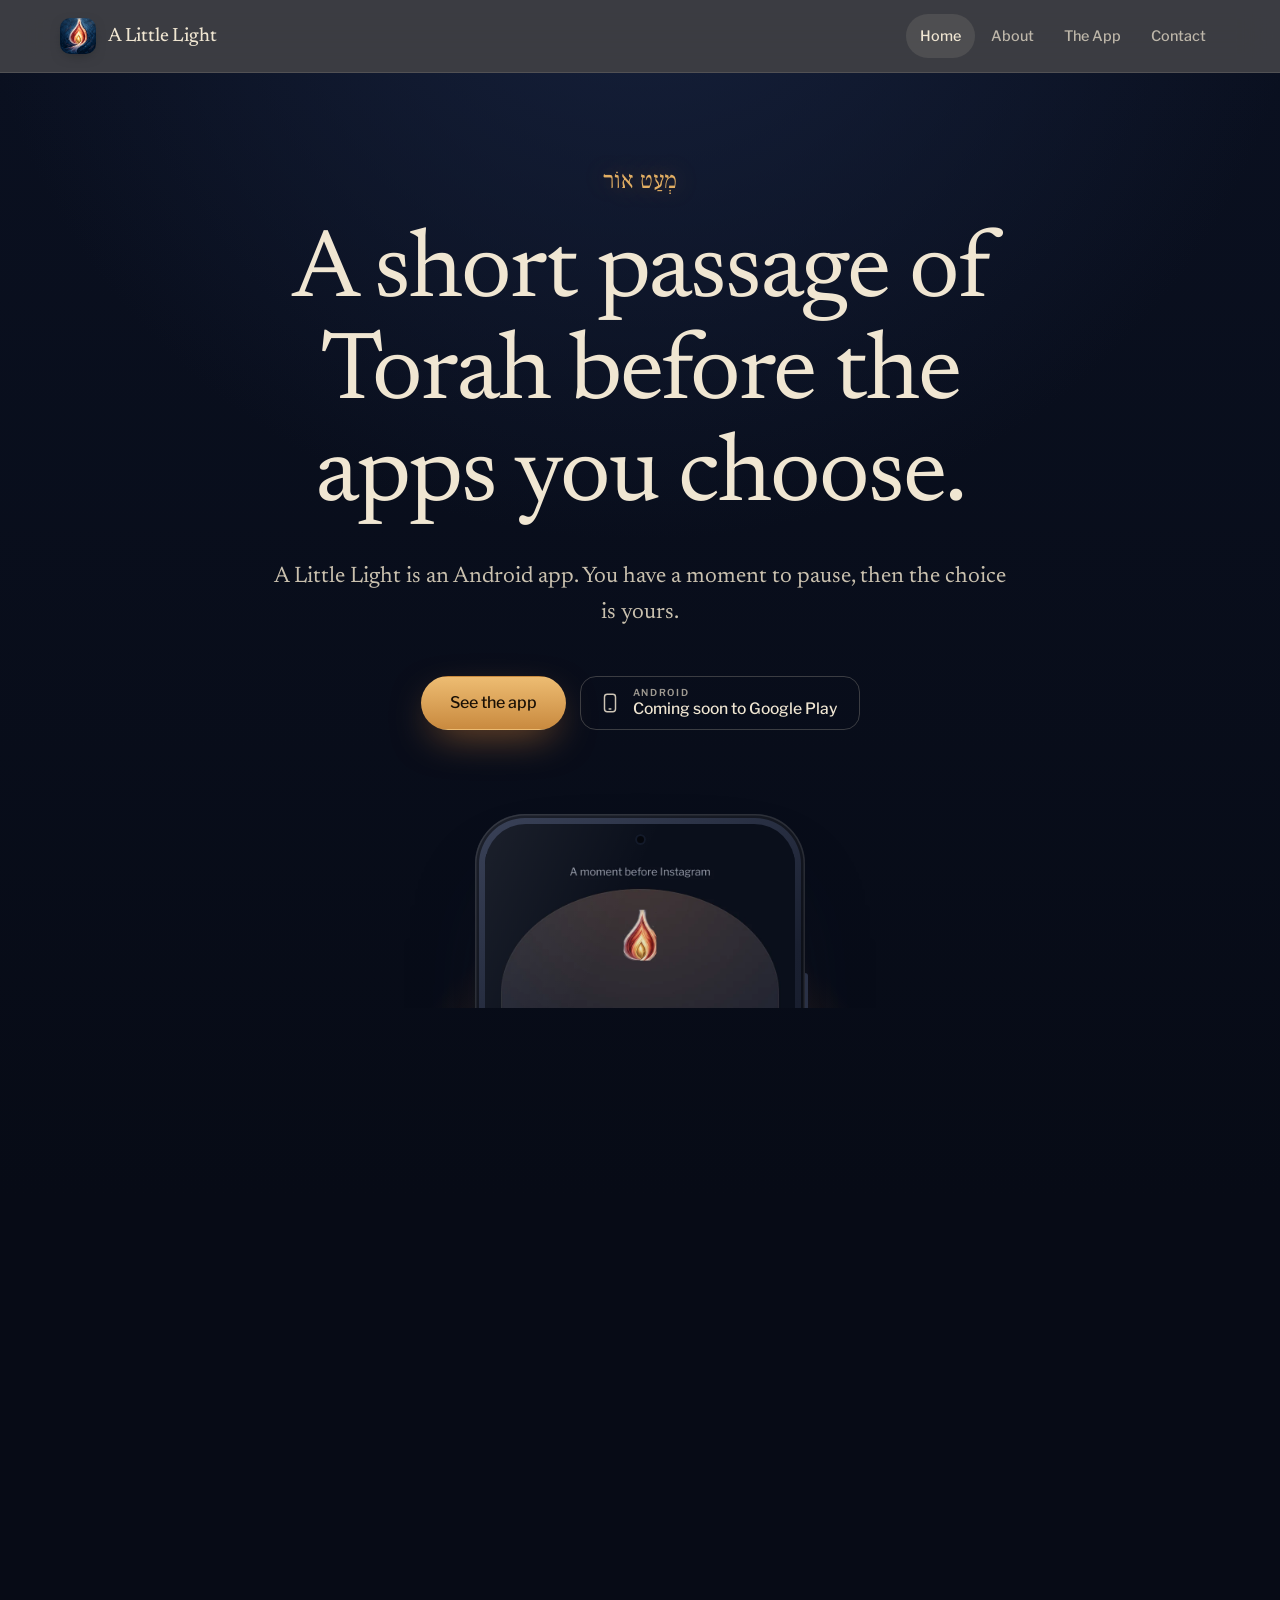
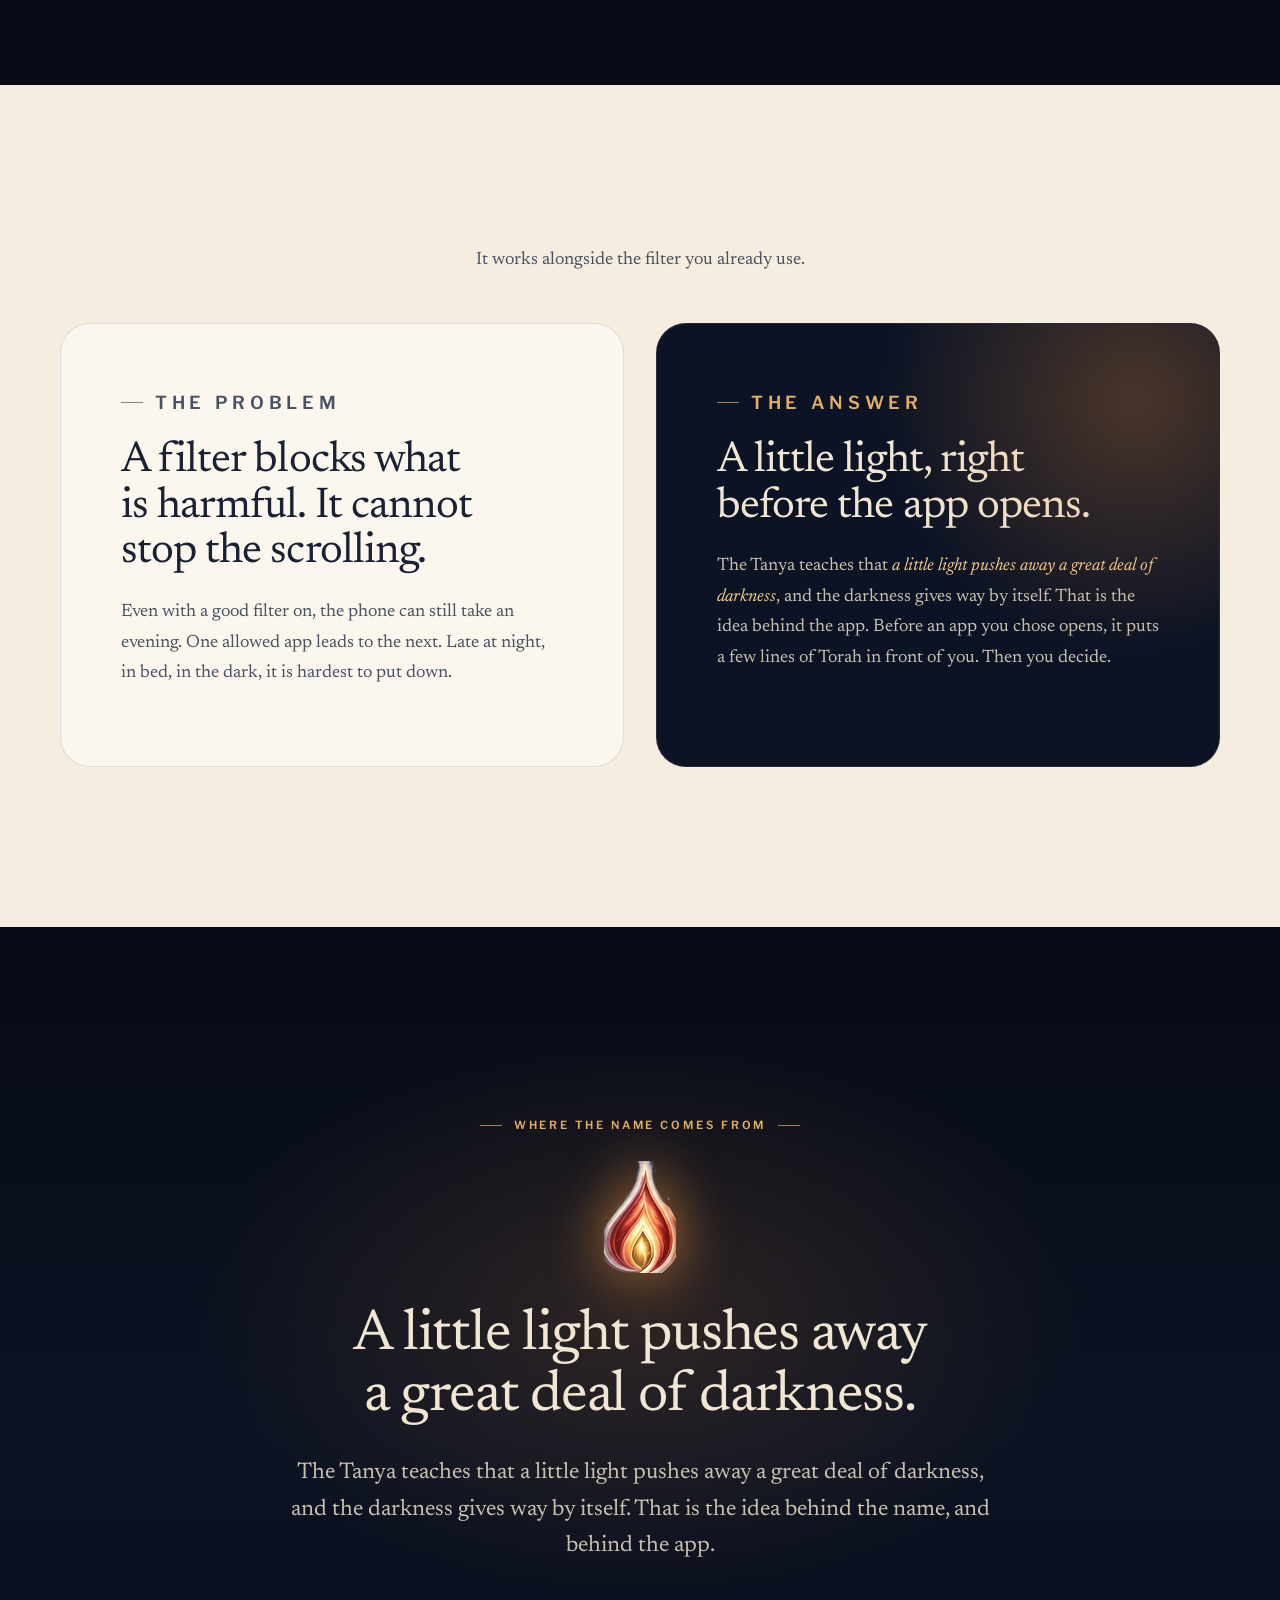
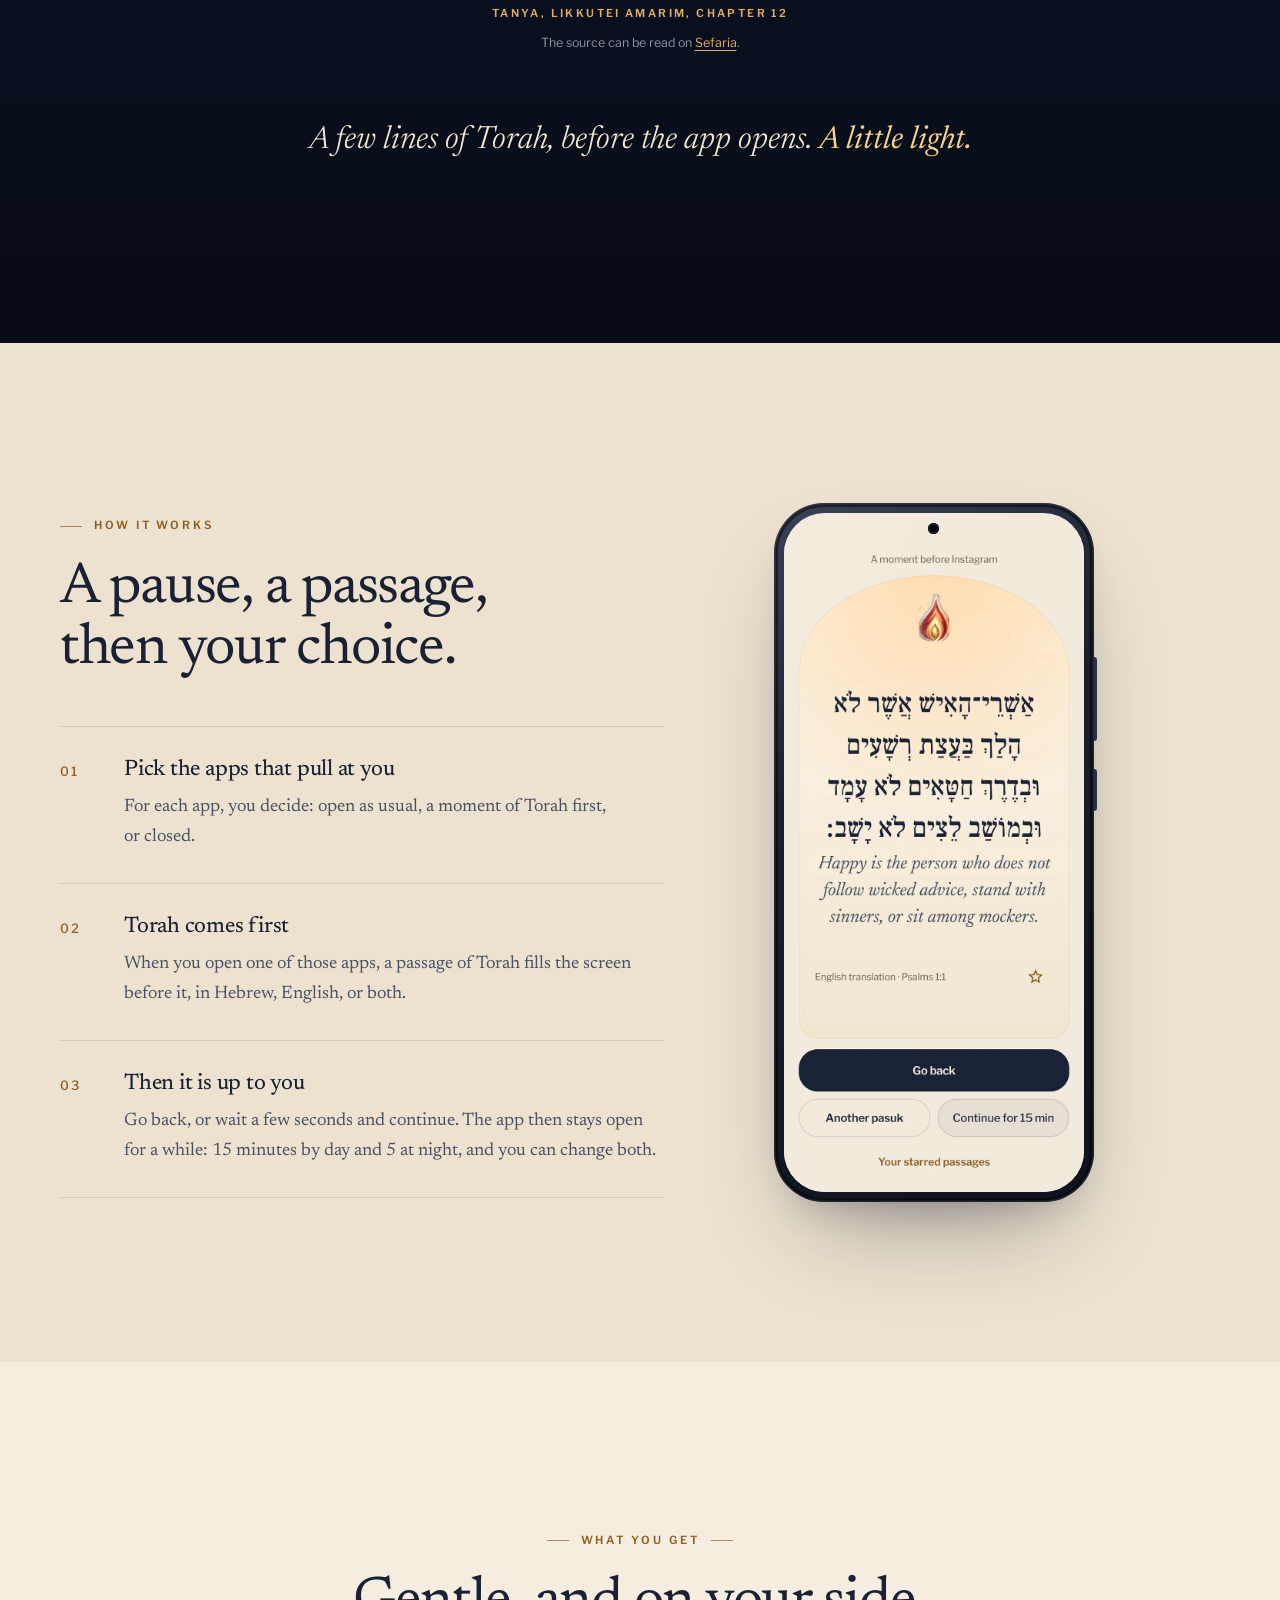
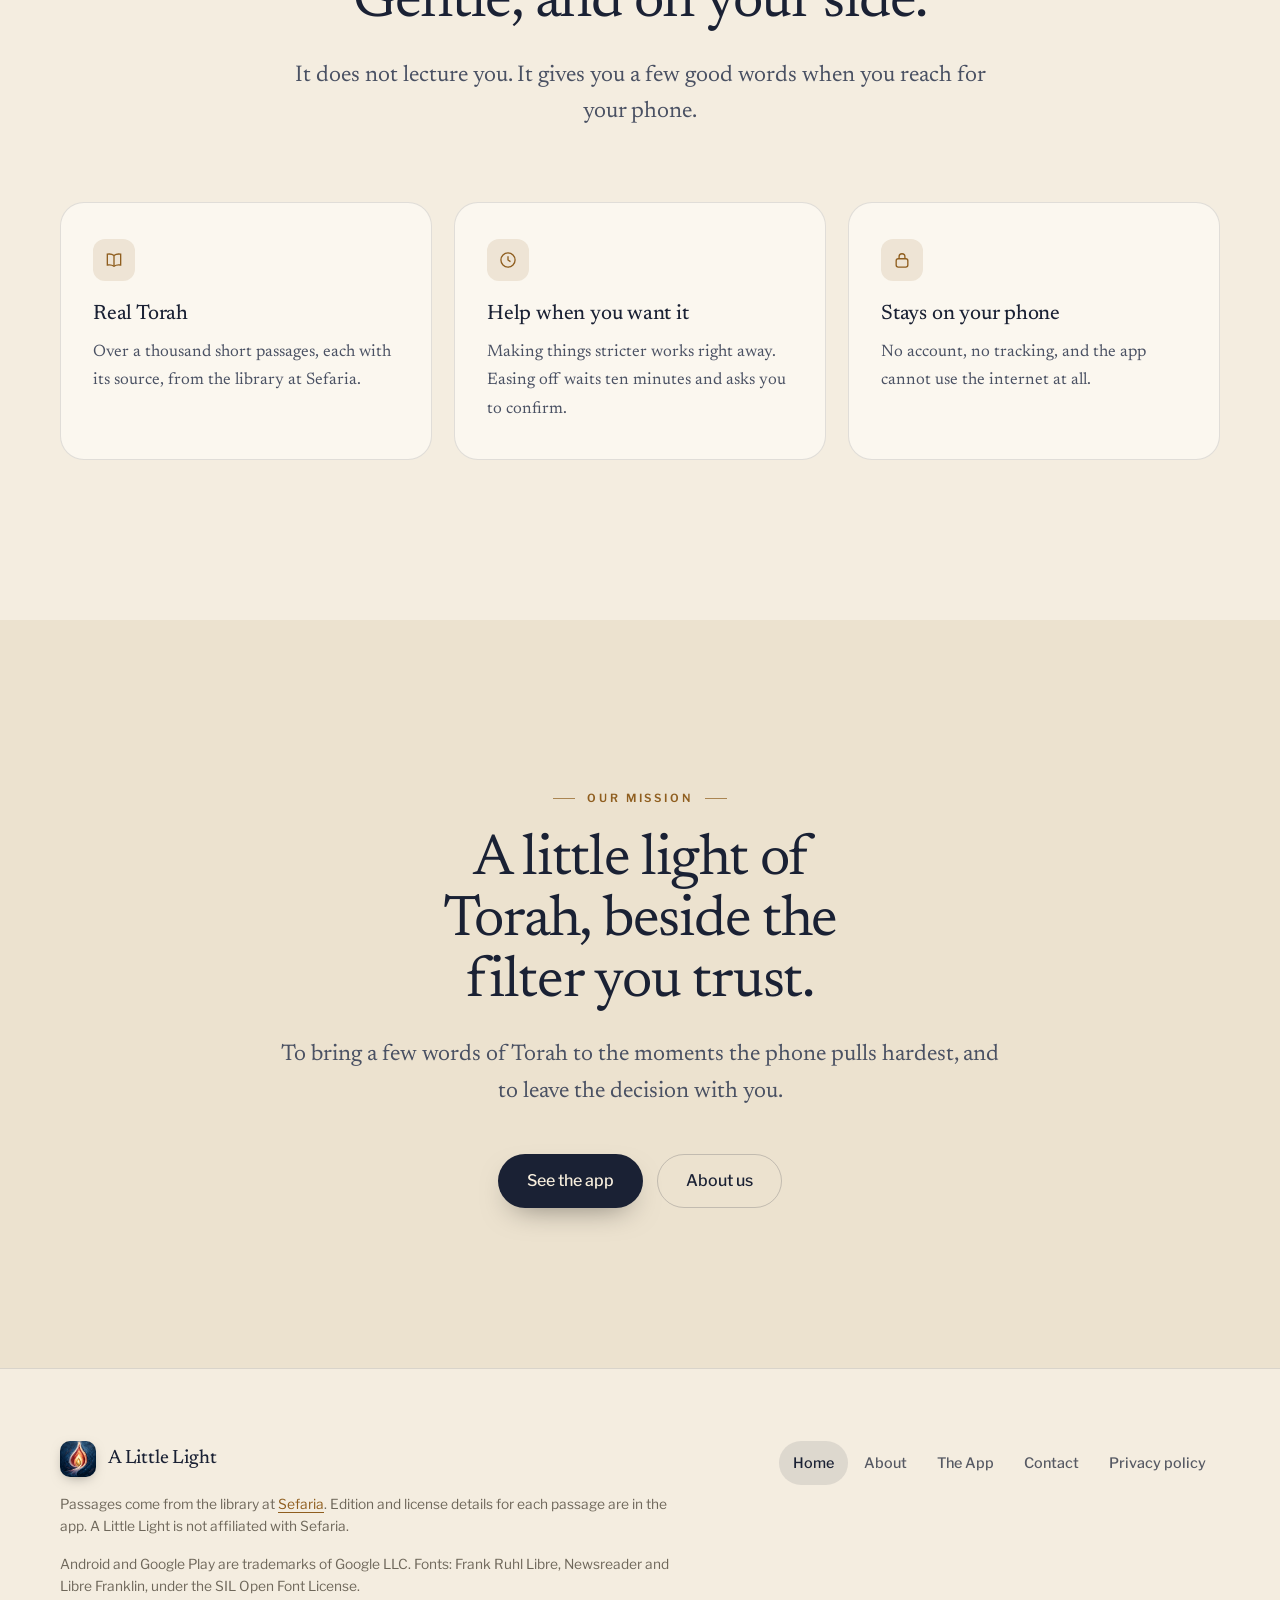
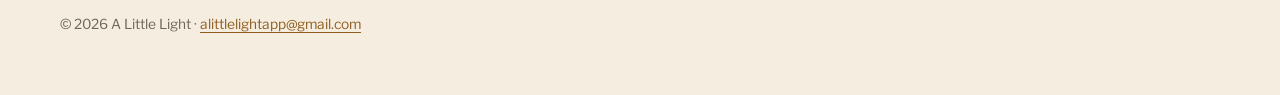
==== commit c9b720cd: "Lead the homepage with what the app does Replace the hero headline about what A Little Light is not." ====
--- a/index.html
+++ b/index.html
@@ -3,13 +3,13 @@
 <head>
 <meta charset="utf-8">
 <meta name="viewport" content="width=device-width,initial-scale=1">
-<title>A Little Light: not a replacement for your filter, a light beside it</title>
-<meta name="description" content="An Android app that works alongside your filter. Before the apps you choose, it shows a short passage of Torah.">
+<title>A Little Light: a short passage of Torah before the apps you choose</title>
+<meta name="description" content="An Android app that shows you a short passage of Torah before the apps you choose. Then the choice is yours.">
 <meta name="theme-color" content="#F3ECDF" media="(prefers-color-scheme: light)">
 <meta name="theme-color" content="#0A0F1C" media="(prefers-color-scheme: dark)">
-<meta property="og:title" content="A Little Light: not a replacement for your filter, a light beside it">
-<meta property="og:description" content="An Android app that works alongside your filter. Before the apps you choose, it shows a short passage of Torah.">
-<meta property="og:image" content="https://rgafni.github.io/alittlelight-site/img/og.png">
+<meta property="og:title" content="A Little Light: a short passage of Torah before the apps you choose">
+<meta property="og:description" content="An Android app that shows you a short passage of Torah before the apps you choose. Then the choice is yours.">
+<meta property="og:image" content="https://alittlelight.app/img/og.png">
 <link rel="icon" type="image/png" sizes="32x32" href="img/favicon-32.png">
 <link rel="apple-touch-icon" href="img/apple-touch-icon.png">
 <link rel="preload" href="fonts/newsreader.woff2" as="font" type="font/woff2" crossorigin>
@@ -28,8 +28,8 @@
 <section class="night hero" aria-labelledby="hero-title">
   <div class="wrap">
     <p class="he-name rise" lang="he" dir="rtl">מְעַט אוֹר</p>
-    <h1 id="hero-title" class="rise d1">Not a replacement for your filter. <span class="accent">A light beside it.</span></h1>
-    <p class="sub rise d2">A Little Light is an Android app that works alongside the filter you already use. Before the apps you choose, it shows you a short passage of Torah. Then the choice is yours.</p>
+    <h1 id="hero-title" class="rise d1">A short passage of Torah before the apps you choose.</h1>
+    <p class="sub rise d2">A Little Light is an Android app. You have a moment to pause, then the choice is yours.</p>
     <div class="cta rise d3">
       <a class="btn solid" href="app.html">See the app</a>
       <div class="soon" role="note" aria-label="Coming soon to Google Play"><svg viewBox="0 0 24 24" fill="none" stroke="currentColor" stroke-width="1.6" aria-hidden="true"><rect x="6" y="2.5" width="12" height="19" rx="3"/><path d="M10.5 18.5h3"/></svg><span><small>Android</small>Coming soon to Google Play</span></div>
@@ -42,7 +42,9 @@
 </section>
 
 <section aria-label="The problem and the answer">
-  <div class="wrap pa">
+  <div class="wrap">
+    <p class="center" style="margin:0 0 48px;color:var(--ink2);font-size:1.12rem">It works alongside the filter you already use.</p>
+    <div class="pa">
     <article class="problem">
       <p class="eyebrow">The problem</p>
       <h2>A filter blocks what is harmful. It cannot stop the scrolling.</h2>
@@ -53,6 +55,7 @@
       <h2>A little light, right before the app opens.</h2>
       <p>The Tanya teaches that <em>a little light pushes away a great deal of darkness</em>, and the darkness gives way by itself. That is the idea behind the app. Before an app you chose opens, it puts a few lines of Torah in front of you. Then you decide.</p>
     </article>
+    </div>
   </div>
 </section>
 
